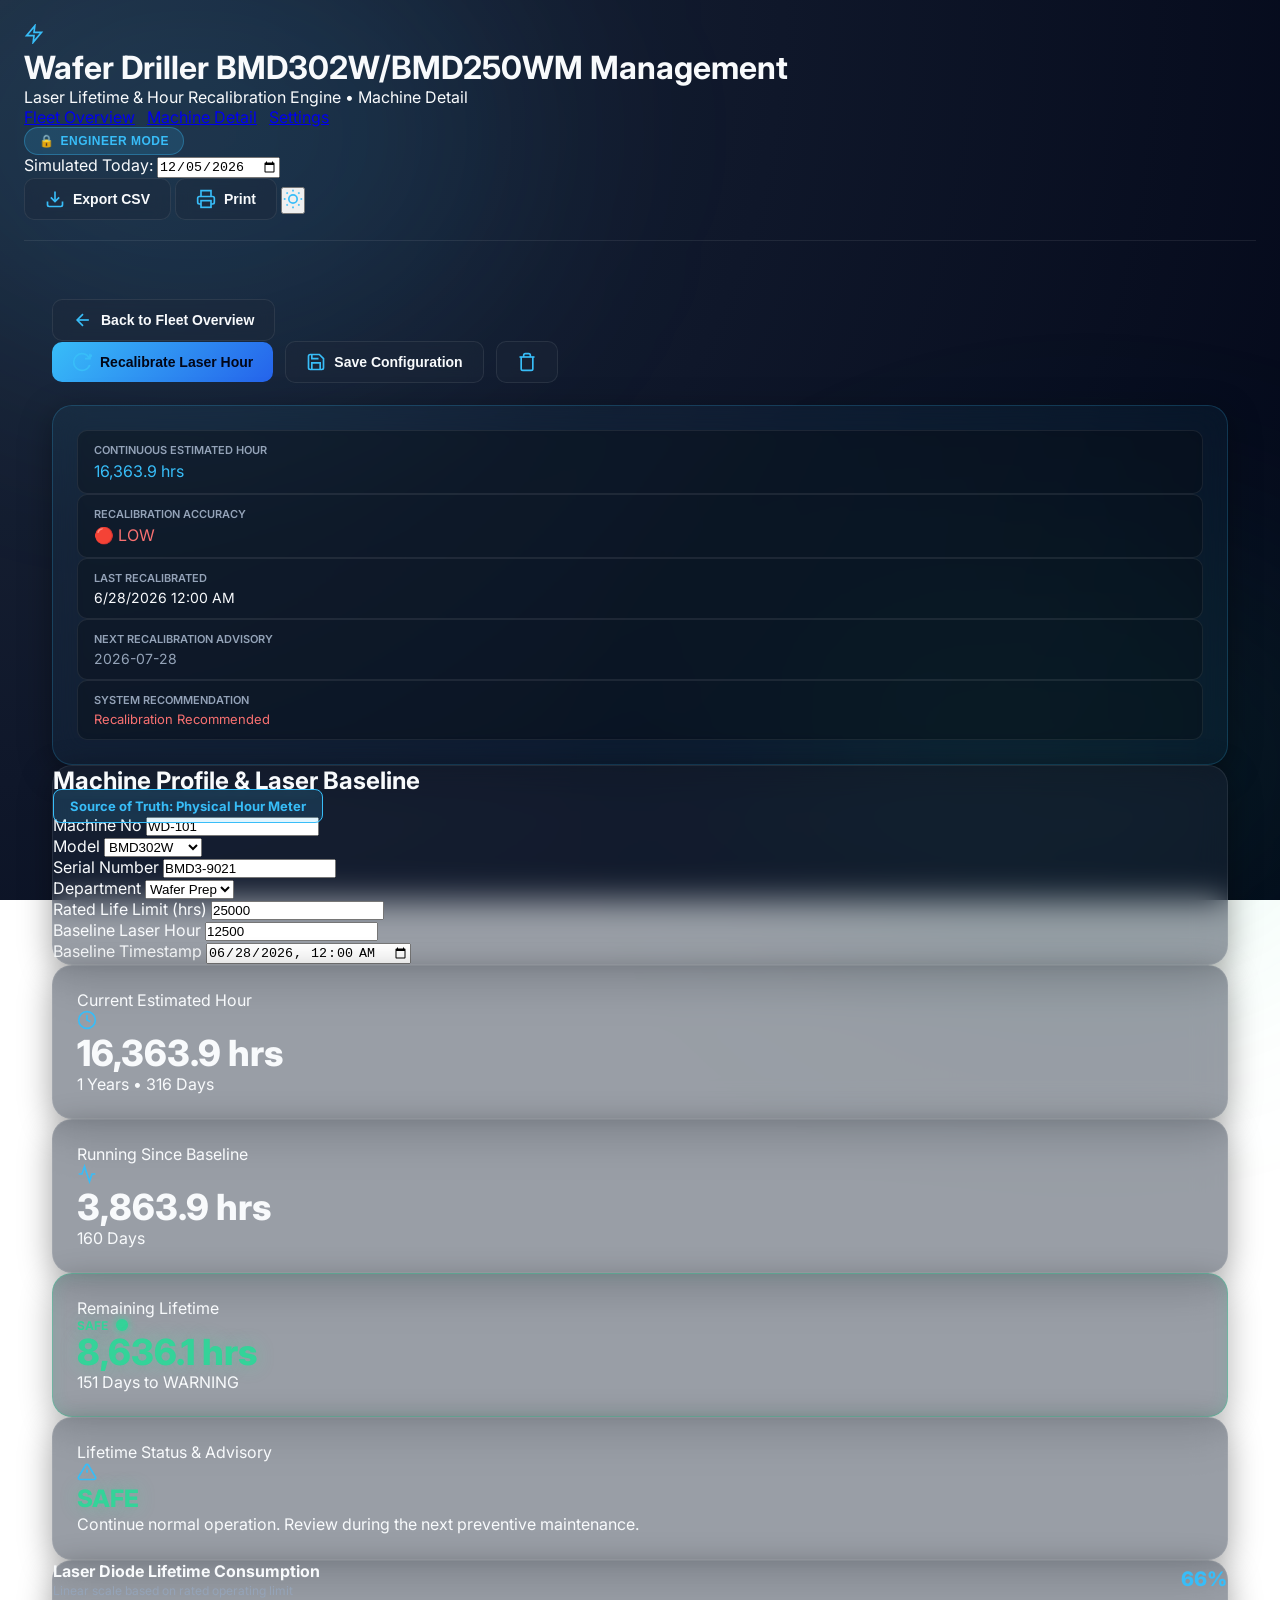
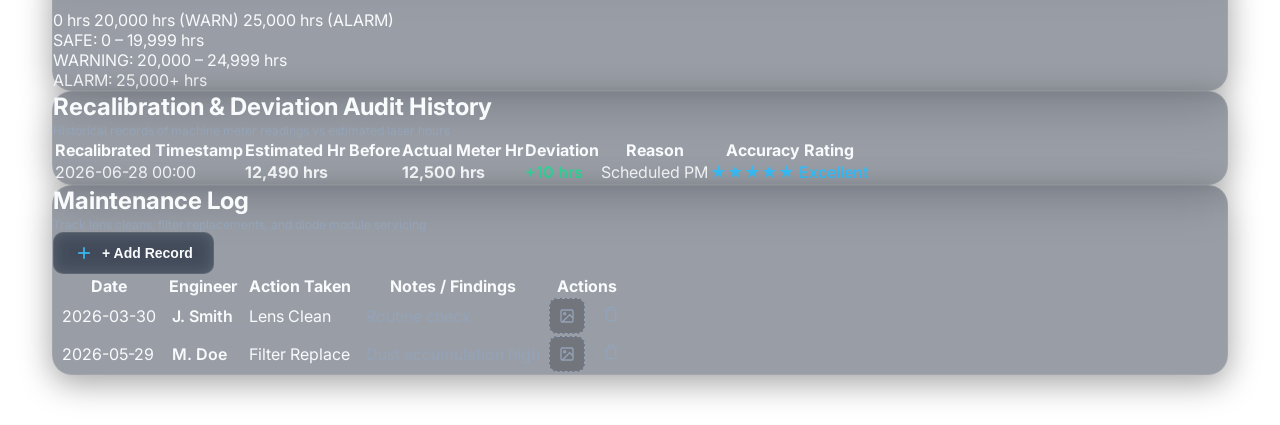
==== machine.html @ 751952d4 "feat: initialize laser management system dashboard Add initial frontend structure, Express server, a" ====
<!DOCTYPE html>
<html lang="en">
<head>
    <meta charset="UTF-8">
    <meta name="viewport" content="width=device-width, initial-scale=1.0">
    <title>Wafer Driller BMD302W/BMD250WM Management - Machine Detail</title>
    <link rel="preconnect" href="https://fonts.googleapis.com">
    <link rel="preconnect" href="https://fonts.gstatic.com" crossorigin>
    <link href="https://fonts.googleapis.com/css2?family=Inter:wght@300;400;500;600;700;800&display=swap" rel="stylesheet">

    <!-- Modular CSS Structure -->
    <link rel="stylesheet" href="css/style.css">
    <link rel="stylesheet" href="css/dashboard.css">
    <link rel="stylesheet" href="css/cards.css">
    <link rel="stylesheet" href="css/animations.css">
    <link rel="stylesheet" href="css/responsive.css">
</head>
<body>

    <!-- =====================================================
         HEADER / SCADA TITLE BAR
    ===================================================== -->
    <header class="app-header">
        <div class="header-content">
            <div class="brand">
                <div class="logo-box">
                    <svg class="icon" viewBox="0 0 24 24"><polygon points="13 2 3 14 12 14 11 22 21 10 12 10 13 2"></polygon></svg>
                </div>
                <div>
                    <h1>Wafer Driller BMD302W/BMD250WM Management</h1>
                    <div class="subtitle">Laser Lifetime & Hour Recalibration Engine • Machine Detail</div>
                </div>
            </div>

            <nav class="nav-links">
                <a href="index.html" class="nav-item">Fleet Overview</a>
                <a href="machine.html" class="nav-item active">Machine Detail</a>
                <a href="settings.html" class="nav-item">Settings</a>
            </nav>

            <div class="header-controls">
                <button id="btn-toggle-mode" class="badge-btn badge-engineer" title="Click to switch access mode">
                    <span class="mode-icon">🔒</span>
                    <span id="mode-label">ENGINEER MODE</span>
                </button>
                <div class="date-picker-wrap">
                    <label for="todayDate">Simulated Today:</label>
                    <input type="date" id="todayDate" class="input-control">
                </div>
                <button id="btn-export-csv" class="btn btn-secondary" title="Export CSV Report">
                    <svg class="icon" viewBox="0 0 24 24"><path d="M21 15v4a2 2 0 0 1-2 2H5a2 2 0 0 1-2-2v-4"></path><polyline points="7 10 12 15 17 10"></polyline><line x1="12" y1="15" x2="12" y2="3"></line></svg>
                    Export CSV
                </button>
                <button id="btn-print" class="btn btn-secondary" title="Print Report">
                    <svg class="icon" viewBox="0 0 24 24"><polyline points="6 9 6 2 18 2 18 9"></polyline><path d="M6 18H4a2 2 0 0 1-2-2v-5a2 2 0 0 1 2-2h16a2 2 0 0 1 2 2v5a2 2 0 0 1-2 2h-2"></path><rect x="6" y="14" width="12" height="8"></rect></svg>
                    Print
                </button>
                <button id="btn-theme" class="btn-icon" title="Toggle Light/Dark Theme">
                    <svg class="icon" viewBox="0 0 24 24"><circle cx="12" cy="12" r="5"></circle><line x1="12" y1="1" x2="12" y2="3"></line><line x1="12" y1="21" x2="12" y2="23"></line><line x1="4.22" y1="4.22" x2="5.64" y2="5.64"></line><line x1="18.36" y1="18.36" x2="19.78" y2="19.78"></line><line x1="1" y1="12" x2="3" y2="12"></line><line x1="21" y1="12" x2="23" y2="12"></line><line x1="4.22" y1="19.78" x2="5.64" y2="18.36"></line><line x1="18.36" y1="5.64" x2="19.78" y2="4.22"></line></svg>
                </button>
            </div>
        </div>
    </header>

    <main class="app-container">

        <!-- =====================================================
             VIEW 2: SINGLE MACHINE DASHBOARD
        ===================================================== -->
        <section id="view-single" class="single-view">
            <!-- Top Action Navigation -->
            <div class="nav-bar">
                <button id="btn-back" class="btn btn-secondary">
                    <svg class="icon" viewBox="0 0 24 24"><line x1="19" y1="12" x2="5" y2="12"></line><polyline points="12 19 5 12 12 5"></polyline></svg>
                    Back to Fleet Overview
                </button>
                <div style="display: flex; gap: 12px; align-items: center;">
                    <button id="btn-open-recalibrate" class="btn btn-primary" style="background: linear-gradient(135deg, var(--primary), #2563eb); border: none;">
                        <svg class="icon" viewBox="0 0 24 24"><path d="M21.5 2v6h-6M21.34 15.57a10 10 0 1 1-.57-8.38l5.67-5.67"></path></svg>
                        Recalibrate Laser Hour
                    </button>
                    <button id="btn-save-machine" class="btn btn-secondary" title="Save changes (Ctrl+S)">
                        <svg class="icon" viewBox="0 0 24 24"><path d="M19 21H5a2 2 0 0 1-2-2V5a2 2 0 0 1 2-2h11l5 5v11a2 2 0 0 1-2 2z"></path><polyline points="17 21 17 13 7 13 7 21"></polyline><polyline points="7 3 7 8 15 8"></polyline></svg>
                        Save Configuration
                    </button>
                    <button id="btn-delete-machine" class="btn btn-danger-outline" title="Delete Machine">
                        <svg class="icon" viewBox="0 0 24 24"><polyline points="3 6 5 6 21 6"></polyline><path d="M19 6v14a2 2 0 0 1-2 2H7a2 2 0 0 1-2-2V6m3 0V4a2 2 0 0 1 2-2h4a2 2 0 0 1 2 2v2"></path></svg>
                    </button>
                </div>
            </div>

            <!-- Recalibration Confidence Center -->
            <div class="confidence-center glass-panel">
                <div class="conf-item">
                    <div class="conf-label">Continuous Estimated Hour</div>
                    <div id="conf-estimated-hour" class="conf-value" style="color:var(--primary)">12,500 hrs</div>
                </div>
                <div class="conf-item">
                    <div class="conf-label">Recalibration Accuracy</div>
                    <div id="conf-accuracy" class="conf-value" style="color:var(--green)">🟢 HIGH</div>
                </div>
                <div class="conf-item">
                    <div class="conf-label">Last Recalibrated</div>
                    <div id="conf-last-recal" class="conf-value" style="font-size:14px; color:var(--text-main)">2026-06-28 00:00</div>
                </div>
                <div class="conf-item">
                    <div class="conf-label">Next Recalibration Advisory</div>
                    <div id="conf-next-recal" class="conf-value" style="font-size:14px; color:var(--muted)">2026-07-28</div>
                </div>
                <div class="conf-item">
                    <div class="conf-label">System Recommendation</div>
                    <div id="conf-status" class="conf-value" style="font-size:13px; color:var(--green)">No Action Required</div>
                </div>
            </div>

            <!-- Machine Information & Baseline Panel -->
            <div class="glass-panel panel-section">
                <div class="panel-header">
                    <h2>Machine Profile & Laser Baseline</h2>
                    <span class="badge badge-info">Source of Truth: Physical Hour Meter</span>
                </div>
                <div class="machine-info-grid">
                    <div class="form-group">
                        <label>Machine No</label>
                        <input type="text" id="det-mach-no" class="input-control" value="WD-101">
                    </div>
                    <div class="form-group">
                        <label>Model</label>
                        <select id="det-model" class="input-control">
                            <option value="BMD302W">BMD302W</option>
                            <option value="BMD250WM">BMD250WM</option>
                        </select>
                    </div>
                    <div class="form-group">
                        <label>Serial Number</label>
                        <input type="text" id="det-serial-no" class="input-control" value="BMD3-9021">
                    </div>
                    <div class="form-group">
                        <label>Department</label>
                        <select id="det-dept" class="input-control">
                            <option value="Wafer Prep">Wafer Prep</option>
                            <option value="Packaging">Packaging</option>
                            <option value="R&D">R&D</option>
                        </select>
                    </div>
                    <div class="form-group">
                        <label>Rated Life Limit (hrs)</label>
                        <input type="number" id="det-rated" class="input-control" value="25000">
                    </div>
                    <div class="form-group">
                        <label>Baseline Laser Hour</label>
                        <input type="number" id="prevHour" class="input-control" value="12500">
                    </div>
                    <div class="form-group">
                        <label>Baseline Timestamp</label>
                        <input type="datetime-local" id="prevDate" class="input-control">
                    </div>
                </div>
            </div>

            <!-- Dashboard Metric Cards Grid -->
            <div class="grid">
                <!-- Current Estimated Hour Card -->
                <div class="card glass-panel">
                    <div class="card-header">
                        <span class="title">Current Estimated Hour</span>
                        <div class="icon-wrap bg-blue"><svg class="icon" viewBox="0 0 24 24"><circle cx="12" cy="12" r="10"></circle><polyline points="12 6 12 12 16 14"></polyline></svg></div>
                    </div>
                    <div id="currentHour" class="value">0 hrs</div>
                    <div id="currentAge" class="sub">0 Years • 0 Days</div>
                </div>

                <!-- Continuous Running Time Card -->
                <div class="card glass-panel">
                    <div class="card-header">
                        <span class="title">Running Since Baseline</span>
                        <div class="icon-wrap bg-purple"><svg class="icon" viewBox="0 0 24 24"><polyline points="22 12 18 12 15 21 9 3 6 12 2 12"></polyline></svg></div>
                    </div>
                    <div id="runningHour" class="value">0 hrs</div>
                    <div id="runningDay" class="sub">0 Days</div>
                </div>

                <!-- Remaining Laser Hour Card -->
                <div id="remainingCard" class="card glass-panel">
                    <div class="card-header">
                        <span class="title">Remaining Lifetime</span>
                        <div style="display:flex; align-items:center; gap:8px;">
                            <span id="remainingText" style="font-size:12px; font-weight:700;">SAFE</span>
                            <div id="remainingDot" class="led bg-safe led-solid"></div>
                        </div>
                    </div>
                    <div id="remainingHour" class="value color-safe">0 hrs</div>
                    <div id="remainingDay" class="sub">0 Days to WARNING</div>
                </div>

                <!-- Lifetime Status Card -->
                <div class="card glass-panel">
                    <div class="card-header">
                        <span class="title">Lifetime Status & Advisory</span>
                        <div class="icon-wrap bg-slate"><svg class="icon" viewBox="0 0 24 24"><path d="M10.29 3.86L1.82 18a2 2 0 0 0 1.71 3h16.94a2 2 0 0 0 1.71-3L13.71 3.86a2 2 0 0 0-3.42 0z"></path><line x1="12" y1="9" x2="12" y2="13"></line><line x1="12" y1="17" x2="12.01" y2="17"></line></svg></div>
                    </div>
                    <div id="statusText" class="value color-safe" style="font-size:24px;">SAFE</div>
                    <div id="recommendation" class="sub" style="line-height:1.4;">Continue normal operation. Review during next preventive maintenance.</div>
                </div>
            </div>

            <!-- Health Progress Gauge Section -->
            <div class="glass-panel progress-section">
                <div style="display:flex; justify-content:space-between; align-items:center; margin-bottom:12px;">
                    <div>
                        <h3 style="font-size:16px; font-weight:700; color:var(--text-main);">Laser Diode Lifetime Consumption</h3>
                        <div style="font-size:12px; color:var(--muted); margin-top:2px;">Linear scale based on rated operating limit</div>
                    </div>
                    <div id="healthPercent" style="font-size:20px; font-weight:800; color:var(--primary);">0%</div>
                </div>

                <div class="progress-track">
                    <div id="progressBar" class="progress-fill" style="width: 0%;"></div>
                </div>

                <div class="progress-scale">
                    <span>0 hrs</span>
                    <span id="scaleWarn">20,000 hrs (WARN)</span>
                    <span id="scaleAlarm">25,000 hrs (ALARM)</span>
                </div>

                <div class="legend-bar">
                    <div class="legend-item"><div class="legend-box bg-safe"></div> SAFE: <span id="legend-safe">0 – 19,999 hrs</span></div>
                    <div class="legend-item"><div class="legend-box bg-warning"></div> WARNING: <span id="legend-warning">20,000 – 24,999 hrs</span></div>
                    <div class="legend-item"><div class="legend-box bg-alarm"></div> ALARM: <span id="legend-alarm">25,000+ hrs</span></div>
                </div>
            </div>

            <!-- Recalibration & Verification Audit Log -->
            <div class="glass-panel panel-section">
                <div class="panel-header">
                    <div>
                        <h2>Recalibration & Deviation Audit History</h2>
                        <div style="font-size:12px; color:var(--muted); margin-top:2px;">Historical records of machine meter readings vs estimated laser hours</div>
                    </div>
                </div>
                <div class="table-wrap">
                    <table class="data-table">
                        <thead>
                            <tr>
                                <th>Recalibrated Timestamp</th>
                                <th>Estimated Hr Before</th>
                                <th>Actual Meter Hr</th>
                                <th>Deviation</th>
                                <th>Reason</th>
                                <th>Accuracy Rating</th>
                            </tr>
                        </thead>
                        <tbody id="calibration-tbody">
                            <!-- Populated dynamically -->
                        </tbody>
                    </table>
                </div>
            </div>

            <!-- Maintenance History Table Section -->
            <div class="glass-panel panel-section">
                <div class="panel-header">
                    <div>
                        <h2>Maintenance Log</h2>
                        <div style="font-size:12px; color:var(--muted); margin-top:2px;">Track lens cleans, filter replacements, and diode module servicing</div>
                    </div>
                    <button id="btn-add-record" class="btn btn-secondary btn-sm">
                        <svg class="icon" viewBox="0 0 24 24"><line x1="12" y1="5" x2="12" y2="19"></line><line x1="5" y1="12" x2="19" y2="12"></line></svg>
                        + Add Record
                    </button>
                </div>
                <div class="table-wrap">
                    <table class="data-table">
                        <thead>
                            <tr>
                                <th>Date</th>
                                <th>Engineer</th>
                                <th>Action Taken</th>
                                <th>Notes / Findings</th>
                                <th>Actions</th>
                            </tr>
                        </thead>
                        <tbody id="maintenance-tbody">
                            <!-- Populated dynamically -->
                        </tbody>
                    </table>
                </div>
            </div>
        </section>

    </main>

    <!-- =====================================================
         MODAL: RECALIBRATE HOUR
    ===================================================== -->
    <div id="recalibrate-modal-overlay" class="modal-overlay">
        <div class="modal-content glass-panel">
            <div class="modal-header">
                <h3>Recalibrate Machine Laser Hour</h3>
                <button id="btn-close-recal-modal" class="modal-close">&times;</button>
            </div>
            <div class="modal-body">
                <p style="font-size:13px; color:var(--muted); margin-bottom:16px;">
                    Enter the exact physical machine hour meter reading observed on the machine panel.
                </p>
                <div class="form-group">
                    <label>Current Estimated Laser Hour</label>
                    <div id="recal-current-est" style="font-size:18px; font-weight:700; color:var(--primary); padding:8px 0;">0 hrs</div>
                </div>
                <div class="form-group">
                    <label>Actual Machine Hour Meter Reading</label>
                    <input type="number" id="recal-actual-hour" class="input-control" placeholder="e.g. 12510">
                </div>
                <div class="form-group">
                    <label>Recalibration Reason</label>
                    <select id="recal-reason" class="input-control">
                        <option value="Scheduled PM">Scheduled PM</option>
                        <option value="Manual Verification">Manual Verification</option>
                        <option value="Laser Tube Replacement">Laser Tube Replacement</option>
                        <option value="Breakdown Service">Breakdown Service</option>
                    </select>
                </div>
            </div>
            <div class="modal-footer">
                <button id="btn-cancel-recal-modal" class="btn btn-secondary">Cancel</button>
                <button id="btn-submit-recalibrate" class="btn btn-primary">Calculate Deviation & Apply</button>
            </div>
        </div>
    </div>

    <!-- =====================================================
         MODAL: DEVIATION ANALYSIS
    ===================================================== -->
    <div id="deviation-modal-overlay" class="modal-overlay">
        <div class="modal-content glass-panel">
            <div class="modal-header">
                <h3>Deviation Analysis & Accuracy Assessment</h3>
                <button id="btn-close-dev-modal" class="modal-close">&times;</button>
            </div>
            <div class="modal-body">
                <div class="deviation-grid">
                    <div class="dev-card">
                        <div class="dev-label">Estimated Hour</div>
                        <div id="dev-est-hour" class="dev-val">0 hrs</div>
                    </div>
                    <div class="dev-card">
                        <div class="dev-label">Actual Meter Reading</div>
                        <div id="dev-actual-hour" class="dev-val">0 hrs</div>
                    </div>
                    <div class="dev-card">
                        <div class="dev-label">Deviation Difference</div>
                        <div id="dev-diff" class="dev-val" style="color:var(--green)">0 hrs</div>
                    </div>
                    <div class="dev-card">
                        <div class="dev-label">Accuracy Rating</div>
                        <div id="dev-rating" class="dev-val" style="color:var(--primary); font-size:16px;">★★★★★ Excellent</div>
                    </div>
                </div>
                <div id="dev-warning-box" class="warning-box hidden">
                    <!-- Dynamic warning message -->
                </div>
            </div>
            <div class="modal-footer">
                <button id="btn-back-dev-modal" class="btn btn-secondary">Re-enter Value</button>
                <button id="btn-confirm-deviation" class="btn btn-primary">Confirm & Update Baseline</button>
            </div>
        </div>
    </div>

    <!-- =====================================================
         MODAL: ENGINEER MODE AUTHENTICATION
    ===================================================== -->
    <div id="mode-modal-overlay" class="modal-overlay">
        <div class="modal-content glass-panel" style="max-width:420px;">
            <div class="modal-header">
                <h3 id="mode-modal-title">Engineer Access Authentication</h3>
                <button id="btn-close-mode-modal" class="modal-close">&times;</button>
            </div>
            <div class="modal-body">
                <p style="font-size:14px; color:var(--muted);" id="mode-modal-desc">
                    Please enter the Engineer Password to unlock full configuration, recalibration, and editing access.
                </p>
                <div class="form-group" style="margin-top:14px;">
                    <label>Engineer Password</label>
                    <input type="password" id="input-mode-password" class="input-control" placeholder="Enter password (default: 1234)">
                    <div id="mode-password-error" style="color:var(--red); font-size:13px; margin-top:6px; display:none;">
                        Incorrect password. Please try again.
                    </div>
                </div>
            </div>
            <div class="modal-footer">
                <button id="btn-cancel-mode-modal" class="btn btn-secondary">Cancel</button>
                <button id="btn-submit-mode-auth" class="btn btn-primary">Unlock Engineer Mode</button>
            </div>
        </div>
    </div>

    <!-- ES6 Application Script -->
    <script type="module" src="js/app.js"></script>
</body>
</html>
---- css/style.css ----
/* =====================================================
   STYLE.CSS - CSS Variables, Reset, Typography & Base
   ===================================================== */
:root {
    /* Dark Theme (Default) - Soft Industrial Glass */
    --bg-body: radial-gradient(circle at 0% 0%, #1e293b 0%, #0f172a 50%, #020617 100%);
    
    --glass-bg: rgba(30, 41, 59, 0.45);
    --glass-bg-hover: rgba(30, 41, 59, 0.65);
    --glass-border: rgba(255, 255, 255, 0.08);
    --glass-border-highlight: rgba(255, 255, 255, 0.2);
    --glass-shadow: 0 8px 32px 0 rgba(0, 0, 0, 0.37);
    
    --input-bg: rgba(0, 0, 0, 0.25);
    
    --text: #f8fafc;
    --muted: #94a3b8;
    
    --primary: #38bdf8; /* Soft Cyan */
    --primary-hover: #0ea5e9;
    
    --green: #34d399; /* Soft Emerald */
    --yellow: #fbbf24; /* Soft Amber */
    --red: #f87171; /* Soft Red */
    
    --transition: all .3s cubic-bezier(0.4, 0, 0.2, 1);
}

[data-theme="light"] {
    /* Light Theme - Soft Industrial Glass */
    --bg-body: radial-gradient(circle at 0% 0%, #f8fafc 0%, #e2e8f0 50%, #cbd5e1 100%);
    
    --glass-bg: rgba(255, 255, 255, 0.55);
    --glass-bg-hover: rgba(255, 255, 255, 0.75);
    --glass-border: rgba(255, 255, 255, 0.6);
    --glass-border-highlight: rgba(255, 255, 255, 1);
    --glass-shadow: 0 8px 32px 0 rgba(31, 38, 135, 0.1);
    
    --input-bg: rgba(255, 255, 255, 0.6);
    
    --text: #0f172a;
    --muted: #64748b;
    
    --primary: #0284c7;
    --primary-hover: #0369a1;
    
    --green: #059669;
    --yellow: #d97706;
    --red: #dc2626;
}

* {
    margin: 0;
    padding: 0;
    box-sizing: border-box;
}

body {
    font-family: 'Inter', sans-serif;
    background: var(--bg-body);
    background-attachment: fixed;
    color: var(--text);
    padding: 24px;
    min-height: 100vh;
    transition: var(--transition);
    position: relative;
    overflow-x: hidden;
}

body::before {
    content: '';
    position: fixed;
    top: -10%; left: -10%; width: 50vw; height: 50vh;
    background: rgba(56, 189, 248, 0.12);
    filter: blur(120px);
    z-index: -1;
    border-radius: 50%;
    pointer-events: none;
}
body::after {
    content: '';
    position: fixed;
    bottom: -10%; right: -10%; width: 50vw; height: 50vh;
    background: rgba(52, 211, 153, 0.08);
    filter: blur(120px);
    z-index: -1;
    border-radius: 50%;
    pointer-events: none;
}

.glass-panel {
    background: var(--glass-bg);
    backdrop-filter: blur(16px);
    -webkit-backdrop-filter: blur(16px);
    border: 1px solid var(--glass-border);
    box-shadow: var(--glass-shadow);
    border-radius: 20px;
}

.app-container {
    max-width: 1600px;
    margin: auto;
    padding: 28px;
    position: relative;
    z-index: 1;
}

.hidden { display: none !important; }

/* HEADER & NAVIGATION */
header {
    display: flex;
    justify-content: space-between;
    align-items: center;
    margin-bottom: 30px;
    padding-bottom: 20px;
    border-bottom: 1px solid var(--glass-border);
}

.brand-group {
    display: flex;
    align-items: center;
    gap: 20px;
}

.brandTitle {
    font-size: 32px;
    font-weight: 800;
    letter-spacing: .5px;
    background: linear-gradient(90deg, var(--text), var(--primary));
    -webkit-background-clip: text;
    -webkit-text-fill-color: transparent;
    text-decoration: none;
}

.brandSubtitle {
    color: var(--muted);
    margin-top: 4px;
    font-size: 14px;
    font-weight: 500;
}

.headerRight {
    display: flex;
    align-items: center;
    gap: 16px;
}

.nav-links {
    display: flex;
    gap: 12px;
    margin-right: 12px;
}

.nav-link {
    color: var(--muted);
    text-decoration: none;
    font-weight: 600;
    font-size: 14px;
    padding: 8px 14px;
    border-radius: 8px;
    transition: var(--transition);
}

.nav-link:hover, .nav-link.active {
    color: var(--text);
    background: var(--input-bg);
}

.badge {
    background: rgba(56, 189, 248, 0.15);
    color: var(--primary);
    border: 1px solid var(--primary);
    padding: 8px 16px;
    border-radius: 8px;
    font-weight: 700;
    font-size: 13px;
    backdrop-filter: blur(4px);
}

.btn {
    padding: 10px 20px;
    border: 1px solid var(--glass-border);
    border-radius: 10px;
    background: var(--glass-bg);
    color: var(--text);
    font-size: 14px;
    font-weight: 600;
    cursor: pointer;
    transition: var(--transition);
    display: inline-flex;
    align-items: center;
    gap: 8px;
    backdrop-filter: blur(8px);
    text-decoration: none;
}

.btn:hover {
    border-color: var(--glass-border-highlight);
    background: var(--glass-bg-hover);
    transform: translateY(-2px);
}

.btn-primary {
    background: var(--primary);
    color: #020617;
    border-color: var(--primary);
}
.btn-primary:hover {
    background: var(--primary-hover);
    border-color: var(--primary-hover);
    color: #ffffff;
}

.btn-recalibrate {
    background: rgba(56, 189, 248, 0.15);
    color: var(--primary);
    border: 1px solid var(--primary);
}
.btn-recalibrate:hover {
    background: var(--primary);
    color: #020617;
}

.btn-danger {
    background: rgba(248, 113, 113, 0.15);
    color: var(--red);
    border-color: rgba(248, 113, 113, 0.3);
}
.btn-danger:hover {
    background: var(--red);
    color: #ffffff;
}

.toolbar {
    display: flex;
    gap: 16px;
    margin-bottom: 24px;
    align-items: flex-end;
    flex-wrap: wrap;
}

.input-group {
    display: flex;
    flex-direction: column;
    gap: 6px;
}
.input-group label {
    font-size: 12px;
    font-weight: 700;
    text-transform: uppercase;
    letter-spacing: 0.5px;
    color: var(--muted);
}
.input-group input, .input-group select {
    padding: 10px 14px;
    background: var(--input-bg);
    border: 1px solid var(--glass-border);
    border-radius: 8px;
    color: var(--text);
    font-size: 14px;
    outline: none;
    transition: var(--transition);
}
.input-group input:focus, .input-group select:focus {
    border-color: var(--primary);
    box-shadow: 0 0 0 3px rgba(56, 189, 248, 0.15);
}

.icon { width: 20px; height: 20px; stroke: var(--primary); stroke-width: 2; fill: none; }
---- css/dashboard.css ----
/* =====================================================
   DASHBOARD.CSS - Single Machine Detail & Panels Layout
   ===================================================== */
.detail-header {
    display: flex;
    justify-content: space-between;
    align-items: center;
    margin-bottom: 24px;
}

.back-btn {
    background: none;
    border: none;
    color: var(--primary);
    font-size: 15px;
    font-weight: 600;
    cursor: pointer;
    display: flex;
    align-items: center;
    gap: 8px;
    text-decoration: none;
}
.back-btn:hover { text-decoration: underline; }

.mainGrid {
    display: grid;
    grid-template-columns: 360px 1fr;
    gap: 24px;
}

.panel { padding: 26px; }
.panel h2 {
    font-size: 18px;
    font-weight: 700;
    margin-bottom: 18px;
    display: flex;
    align-items: center;
    gap: 10px;
    color: var(--text);
}

.divider { margin: 24px 0; border-top: 1px solid var(--glass-border); }

.life {
    margin-bottom: 12px;
    padding: 14px;
    border-radius: 12px;
    border-left: 5px solid;
    background: var(--input-bg);
    border-top: 1px solid var(--glass-border);
    border-right: 1px solid var(--glass-border);
    border-bottom: 1px solid var(--glass-border);
}
.life div { font-size: 14px; font-weight: 700; }
.life span { display: block; margin-top: 4px; color: var(--muted); font-size: 12px; }
.safe { border-left-color: var(--green); }
.warning { border-left-color: var(--yellow); }
.alarm { border-left-color: var(--red); }

/* METRIC CARDS */
.dashboard {
    display: grid;
    grid-template-columns: repeat(2, 1fr);
    gap: 22px;
}
.card { padding: 24px; transition: var(--transition); }
.card:hover { transform: translateY(-2px); border-color: var(--glass-border-highlight); background: var(--glass-bg-hover); }
.cardTitle { color: var(--muted); font-size: 13px; font-weight: 600; margin-bottom: 14px; text-transform: uppercase; letter-spacing: 1px; }
.value { font-size: 36px; font-weight: 800; line-height: 1.1; transition: var(--transition); }
.subValue { margin-top: 8px; color: var(--muted); font-size: 14px; }

.statusCard { display: flex; flex-direction: column; justify-content: center; }
.statusText { font-size: 38px; font-weight: 800; margin-bottom: 12px; letter-spacing: 2px; }
.recommendation { color: var(--muted); line-height: 1.6; font-size: 14px; }

/* HEALTH PANEL */
.healthPanel { margin-top: 22px; padding: 24px; }
.healthHeader { display: flex; justify-content: space-between; align-items: center; margin-bottom: 18px; font-size: 17px; font-weight: 700; }
#healthPercent { color: var(--primary); font-weight: 800; font-size: 22px; }
.healthScale { display: flex; justify-content: space-between; color: var(--muted); font-size: 12px; margin-bottom: 10px; }
.healthBar { width: 100%; height: 20px; background: var(--input-bg); border-radius: 999px; overflow: hidden; border: 1px solid var(--glass-border); position: relative; }
#progressBar { width: 0%; height: 100%; border-radius: 999px; transition: width .6s ease; background: linear-gradient(90deg, var(--green) 0%, #a7f3d0 40%, var(--yellow) 75%, var(--red) 100%); }

/* CALIBRATION CONFIDENCE CENTER */
.confidence-center {
    margin-top: 22px;
    padding: 24px;
    background: rgba(56, 189, 248, 0.05);
    border: 1px solid rgba(56, 189, 248, 0.2);
}
.confidence-title {
    font-size: 16px;
    font-weight: 700;
    margin-bottom: 16px;
    display: flex;
    align-items: center;
    justify-content: space-between;
}
.conf-grid {
    display: grid;
    grid-template-columns: repeat(auto-fit, minmax(180px, 1fr));
    gap: 16px;
}
.conf-item {
    background: var(--input-bg);
    padding: 12px 16px;
    border-radius: 10px;
    border: 1px solid var(--glass-border);
}
.conf-label { font-size: 11px; text-transform: uppercase; color: var(--muted); font-weight: 600; margin-bottom: 4px; }
.conf-val { font-size: 15px; font-weight: 700; }

/* TABLES & MAINTENANCE */
.maintenance-section { margin-top: 22px; padding: 24px; }
.maintenance-header { display: flex; justify-content: space-between; align-items: center; margin-bottom: 18px; }
.maintenance-table { width: 100%; border-collapse: collapse; font-size: 13px; }
.maintenance-table th, .maintenance-table td { padding: 10px 14px; text-align: left; border-bottom: 1px solid var(--glass-border); }
.maintenance-table th { color: var(--muted); font-weight: 600; text-transform: uppercase; font-size: 11px; letter-spacing: 0.5px; }

.photo-placeholder {
    width: 36px; height: 36px; background: var(--input-bg); border: 1px dashed var(--muted);
    border-radius: 8px; display: flex; align-items: center; justify-content: center; cursor: pointer; transition: var(--transition);
}
.photo-placeholder:hover { border-color: var(--primary); background: rgba(56, 189, 248, 0.1); }

.editable-cell { transition: var(--transition); border-radius: 6px; padding: 6px !important; margin: -6px; border: 1px solid transparent; }
.editable-cell:hover { background: rgba(255,255,255,0.05); border-color: rgba(255,255,255,0.1); }
.editable-cell:focus { outline: none; background: var(--input-bg); border-color: var(--primary); box-shadow: 0 0 0 3px rgba(56,189,248,.15); }
.font-semibold { font-weight: 600; }
.text-muted { color: var(--muted); }

.btn-icon-danger { background: transparent; border: none; color: var(--muted); cursor: pointer; padding: 6px; border-radius: 6px; transition: var(--transition); }
.btn-icon-danger:hover { background: rgba(248, 113, 113, 0.15); color: var(--red); }

/* DASHBOARD STATISTICS GRID */
.dashboard-stats-grid {
    display: grid;
    grid-template-columns: repeat(auto-fit, minmax(160px, 1fr));
    gap: 16px;
    padding: 20px;
}

.stat-box {
    background: var(--input-bg);
    padding: 14px 18px;
    border-radius: 12px;
    border: 1px solid var(--glass-border);
    display: flex;
    flex-direction: column;
    justify-content: center;
    transition: var(--transition);
}

.stat-box:hover {
    border-color: var(--glass-border-highlight);
    background: var(--glass-bg-hover);
    transform: translateY(-2px);
}

.stat-title {
    font-size: 11px;
    font-weight: 700;
    text-transform: uppercase;
    color: var(--muted);
    letter-spacing: 0.8px;
}

.stat-value {
    font-size: 26px;
    font-weight: 800;
    margin-top: 6px;
    margin-bottom: 2px;
    line-height: 1.1;
}

.stat-sub {
    font-size: 11px;
    color: var(--muted);
}

/* MODE BADGES */
.badge-btn {
    display: inline-flex;
    align-items: center;
    gap: 6px;
    padding: 6px 14px;
    border-radius: 20px;
    font-size: 12px;
    font-weight: 700;
    cursor: pointer;
    border: 1px solid transparent;
    transition: all 0.2s ease;
    text-transform: uppercase;
    letter-spacing: 0.5px;
}

.badge-engineer {
    background: rgba(56, 189, 248, 0.15);
    color: var(--primary);
    border-color: rgba(56, 189, 248, 0.35);
}

.badge-engineer:hover {
    background: rgba(56, 189, 248, 0.25);
    box-shadow: 0 0 12px rgba(56, 189, 248, 0.3);
}

.badge-customer {
    background: rgba(251, 191, 36, 0.15);
    color: var(--yellow);
    border-color: rgba(251, 191, 36, 0.35);
}

.badge-customer:hover {
    background: rgba(251, 191, 36, 0.25);
    box-shadow: 0 0 12px rgba(251, 191, 36, 0.3);
}

.mode-restricted {
    opacity: 0.5 !important;
    cursor: not-allowed !important;
    position: relative;
}
---- css/cards.css ----
/* =====================================================
   CARDS.CSS - Machine Cards & Fleet Grid Components
   ===================================================== */
.fleet-grid {
    display: grid;
    grid-template-columns: repeat(auto-fill, minmax(360px, 1fr));
    gap: 22px;
}

.machine-card {
    padding: 24px;
    cursor: pointer;
    transition: var(--transition);
    position: relative;
    display: flex;
    flex-direction: column;
    justify-content: space-between;
}
.machine-card:hover {
    transform: translateY(-4px);
    border-color: var(--glass-border-highlight);
    background: var(--glass-bg-hover);
}

.mc-header {
    display: flex;
    justify-content: space-between;
    align-items: flex-start;
    margin-bottom: 16px;
}
.mc-title { font-size: 18px; font-weight: 700; color: var(--text); }
.mc-subtitle { font-size: 13px; color: var(--muted); margin-top: 4px; display: flex; align-items: center; gap: 6px; flex-wrap: wrap; }

.mc-num-badge {
    background: rgba(56, 189, 248, 0.15);
    color: var(--primary);
    padding: 2px 8px;
    border-radius: 6px;
    font-weight: 700;
    font-size: 12px;
    border: 1px solid rgba(56, 189, 248, 0.3);
}

.mc-status-badge {
    display: flex;
    align-items: center;
    gap: 6px;
    padding: 4px 10px;
    border-radius: 20px;
    font-size: 12px;
    font-weight: 700;
    border: 1px solid;
    backdrop-filter: blur(4px);
    white-space: nowrap;
}
.mc-led { width: 8px; height: 8px; border-radius: 50%; }

.mc-stats {
    display: grid;
    grid-template-columns: 1fr 1fr 1fr;
    gap: 10px;
    padding: 14px 0;
    border-top: 1px solid var(--glass-border);
    border-bottom: 1px solid var(--glass-border);
    margin-bottom: 14px;
}
.mc-stat-item { display: flex; flex-direction: column; }
.mc-stat-label { font-size: 10px; text-transform: uppercase; color: var(--muted); font-weight: 700; letter-spacing: 0.5px; }
.mc-stat-val { font-size: 17px; font-weight: 800; margin-top: 4px; }

.mc-extra-info {
    display: flex;
    justify-content: space-between;
    font-size: 12px;
    color: var(--muted);
    margin-bottom: 14px;
    background: var(--input-bg);
    padding: 8px 12px;
    border-radius: 8px;
    border: 1px solid var(--glass-border);
}

.mc-footer {
    display: flex;
    justify-content: space-between;
    align-items: center;
    font-size: 12px;
    color: var(--muted);
}

.mc-card-actions {
    display: flex;
    align-items: center;
    gap: 6px;
}

.btn-card-action {
    background: var(--input-bg);
    border: 1px solid var(--glass-border);
    color: var(--text);
    padding: 6px 8px;
    border-radius: 6px;
    cursor: pointer;
    transition: var(--transition);
    display: inline-flex;
    align-items: center;
    justify-content: center;
}

.btn-card-action:hover {
    background: var(--glass-bg-hover);
    border-color: var(--primary);
    transform: scale(1.05);
}

.mini-health-track {
    width: 70px;
    height: 8px;
    background: var(--input-bg);
    border-radius: 999px;
    overflow: hidden;
    border: 1px solid var(--glass-border);
}
.mini-health-fill {
    height: 100%;
    border-radius: 999px;
    transition: width .3s ease;
}
---- css/animations.css ----
/* =====================================================
   ANIMATIONS.CSS - Status Glows, LED Blinks & Modals
   ===================================================== */
.color-safe { color: var(--green) !important; text-shadow: 0 0 18px rgba(52,211,153,.35); }
.color-warning { color: var(--yellow) !important; text-shadow: 0 0 18px rgba(251,191,36,.35); }
.color-alarm { color: var(--red) !important; text-shadow: 0 0 18px rgba(248,113,113,.45); }

.bg-safe { background-color: var(--green) !important; box-shadow: 0 0 8px var(--green); }
.bg-warning { background-color: var(--yellow) !important; box-shadow: 0 0 8px var(--yellow); }
.bg-alarm { background-color: var(--red) !important; box-shadow: 0 0 8px var(--red); }

.glow-safe { box-shadow: 0 8px 32px rgba(0,0,0,.3), inset 0 0 15px rgba(52,211,153,.15) !important; border-color: rgba(52,211,153,.4) !important; }
.glow-warning { box-shadow: 0 8px 32px rgba(0,0,0,.3), inset 0 0 15px rgba(251,191,36,.15) !important; border-color: rgba(251,191,36,.4) !important; }
.glow-alarm { box-shadow: 0 8px 32px rgba(0,0,0,.3), inset 0 0 15px rgba(248,113,113,.15) !important; border-color: rgba(248,113,113,.4) !important; }

.led { width: 12px; height: 12px; border-radius: 50%; display: inline-block; transition: background-color 0.3s ease; }
.blink-slow { animation: blink-slow 1.2s infinite ease-in-out !important; }
.blink-fast { animation: blink-fast 0.5s infinite ease-in-out !important; }
.led-solid { animation: none !important; }

@keyframes blink-slow { 0%, 100% { opacity: 1; box-shadow: 0 0 10px currentColor; } 50% { opacity: 0.2; box-shadow: none; } }
@keyframes blink-fast { 0%, 100% { opacity: 1; box-shadow: 0 0 10px currentColor; } 50% { opacity: 0.2; box-shadow: none; } }

/* MODAL OVERLAYS */
.modal-overlay {
    position: fixed; top: 0; left: 0; width: 100vw; height: 100vh;
    background: rgba(0, 0, 0, 0.6); backdrop-filter: blur(8px); -webkit-backdrop-filter: blur(8px);
    z-index: 1000; display: flex; justify-content: center; align-items: center;
    opacity: 0; pointer-events: none; transition: opacity 0.3s ease;
}
.modal-overlay.active { opacity: 1; pointer-events: all; }

.modal-content {
    width: 90%; max-width: 520px; padding: 30px;
    transform: translateY(20px) scale(0.95); transition: all 0.3s cubic-bezier(0.4, 0, 0.2, 1); opacity: 0;
}
.modal-overlay.active .modal-content { transform: translateY(0) scale(1); opacity: 1; }

.modal-header { display: flex; justify-content: space-between; align-items: center; margin-bottom: 20px; }
.modal-header h3 { font-size: 20px; font-weight: 700; }
.btn-close { background: none; border: none; color: var(--muted); font-size: 28px; cursor: pointer; line-height: 1; transition: color 0.2s; }
.btn-close:hover { color: var(--text); }
.modal-body { display: flex; flex-direction: column; gap: 16px; }
.modal-footer { margin-top: 24px; display: flex; justify-content: flex-end; gap: 12px; }

.info-card {
    background: var(--input-bg); padding: 14px 18px; border-radius: 10px; border: 1px solid var(--glass-border);
    display: flex; justify-content: space-between; align-items: center;
}

/* TOAST NOTIFICATIONS SYSTEM */
#toast-container {
    position: fixed;
    bottom: 24px;
    right: 24px;
    z-index: 9999;
    display: flex;
    flex-direction: column;
    gap: 10px;
    pointer-events: none;
}

.toast {
    pointer-events: auto;
    min-width: 280px;
    max-width: 420px;
    padding: 12px 18px;
    border-radius: 10px;
    background: var(--panel-bg);
    border: 1px solid var(--glass-border);
    backdrop-filter: blur(12px);
    -webkit-backdrop-filter: blur(12px);
    box-shadow: 0 10px 30px rgba(0,0,0,0.35);
    color: var(--text);
    font-size: 14px;
    font-weight: 600;
    display: flex;
    align-items: center;
    gap: 12px;
    animation: toast-in 0.3s cubic-bezier(0.16, 1, 0.3, 1) forwards;
    border-left: 4px solid var(--primary);
}

.toast.toast-success { border-left-color: var(--green); }
.toast.toast-warning { border-left-color: var(--yellow); }
.toast.toast-error { border-left-color: var(--red); }
.toast.toast-info { border-left-color: var(--primary); }

.toast.toast-out {
    animation: toast-out 0.25s ease forwards;
}

@keyframes toast-in {
    from { opacity: 0; transform: translateY(20px) scale(0.95); }
    to { opacity: 1; transform: translateY(0) scale(1); }
}

@keyframes toast-out {
    from { opacity: 1; transform: translateY(0); }
    to { opacity: 0; transform: translateY(10px); }
}
---- css/responsive.css ----
/* =====================================================
   RESPONSIVE.CSS - Media Queries & Print Layout
   ===================================================== */
@media (max-width: 1024px) {
    .mainGrid {
        grid-template-columns: 1fr;
    }
}

@media (max-width: 640px) {
    body {
        padding: 12px;
    }
    .app-container {
        padding: 16px;
    }
    header {
        flex-direction: column;
        align-items: flex-start;
        gap: 16px;
    }
    .headerRight {
        width: 100%;
        justify-content: space-between;
        flex-wrap: wrap;
    }
    .dashboard {
        grid-template-columns: 1fr;
    }
    .fleet-grid {
        grid-template-columns: 1fr;
    }
    .toolbar {
        flex-direction: column;
        align-items: stretch;
    }
    .toolbar .btn {
        margin-left: 0 !important;
        width: 100%;
        justify-content: center;
    }
}

/* PRINT STYLES */
@media print {
    body { background: white !important; color: black !important; padding: 0; }
    body::before, body::after { display: none !important; }
    .glass-panel { background: white !important; backdrop-filter: none !important; box-shadow: none !important; border: 1px solid #ccc !important; }
    .app-container { padding: 0; }
    .btn, .toolbar, .back-btn, .nav-links { display: none !important; }
    .mainGrid { grid-template-columns: 300px 1fr; }
    .value, .statusText { color: black !important; text-shadow: none !important; }
}
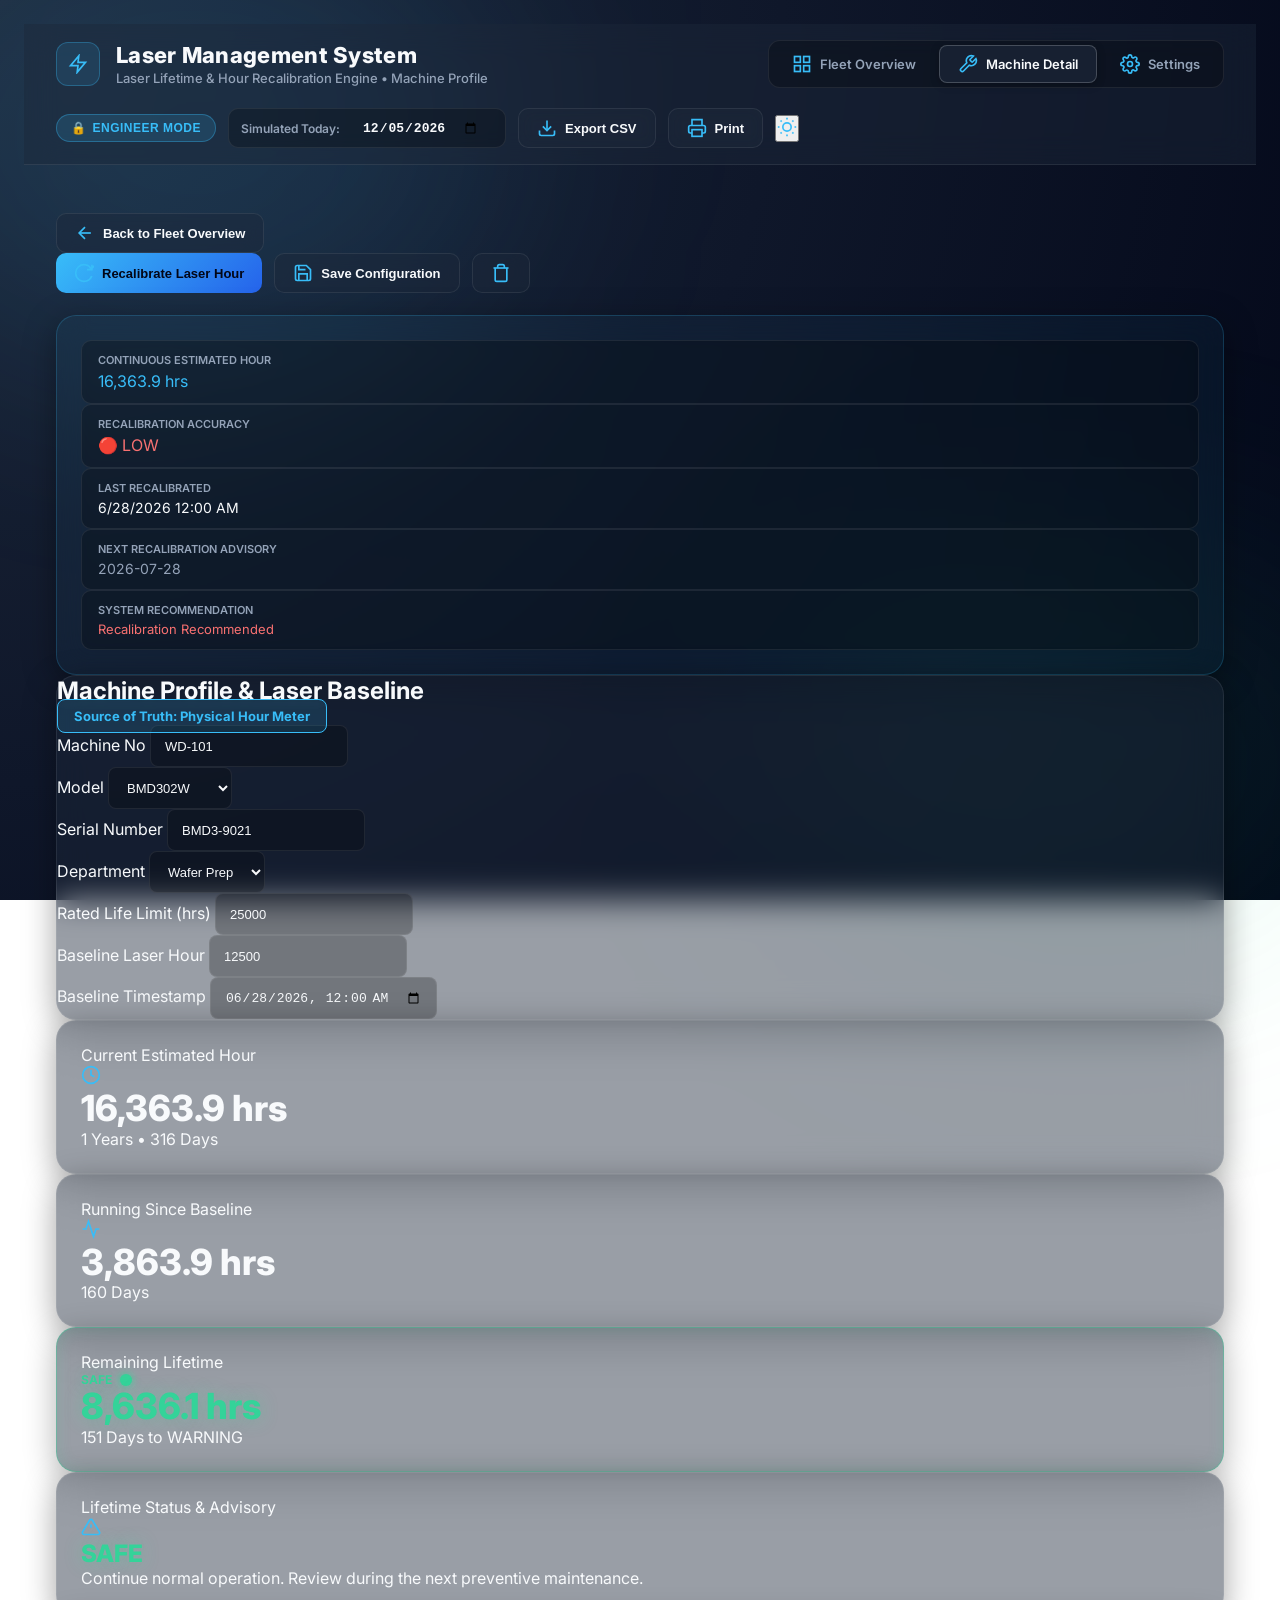
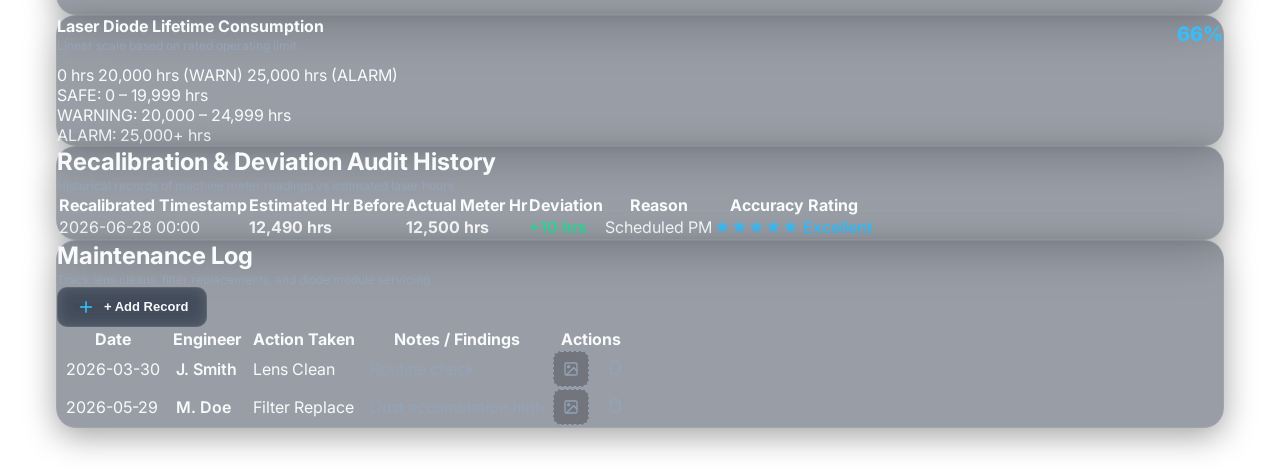
==== commit cfcb14bc: "ui: redesign layout and update branding Refactor UI components to improve visual consistency and res" ====
--- a/machine.html
+++ b/machine.html
@@ -3,7 +3,7 @@
 <head>
     <meta charset="UTF-8">
     <meta name="viewport" content="width=device-width, initial-scale=1.0">
-    <title>Wafer Driller BMD302W/BMD250WM Management - Machine Detail</title>
+    <title>Laser Management System - Machine Detail</title>
     <link rel="preconnect" href="https://fonts.googleapis.com">
     <link rel="preconnect" href="https://fonts.gstatic.com" crossorigin>
     <link href="https://fonts.googleapis.com/css2?family=Inter:wght@300;400;500;600;700;800&display=swap" rel="stylesheet">
@@ -18,7 +18,7 @@
 <body>
 
     <!-- =====================================================
-         HEADER / SCADA TITLE BAR
+         HEADER / NAVIGATION TITLE BAR
     ===================================================== -->
     <header class="app-header">
         <div class="header-content">
@@ -27,15 +27,24 @@
                     <svg class="icon" viewBox="0 0 24 24"><polygon points="13 2 3 14 12 14 11 22 21 10 12 10 13 2"></polygon></svg>
                 </div>
                 <div>
-                    <h1>Wafer Driller BMD302W/BMD250WM Management</h1>
-                    <div class="subtitle">Laser Lifetime & Hour Recalibration Engine • Machine Detail</div>
+                    <h1>Laser Management System</h1>
+                    <div class="subtitle">Laser Lifetime & Hour Recalibration Engine • Machine Profile</div>
                 </div>
             </div>
 
             <nav class="nav-links">
-                <a href="index.html" class="nav-item">Fleet Overview</a>
-                <a href="machine.html" class="nav-item active">Machine Detail</a>
-                <a href="settings.html" class="nav-item">Settings</a>
+                <a href="index.html" class="nav-item">
+                    <svg class="icon nav-icon" viewBox="0 0 24 24"><rect x="3" y="3" width="7" height="7"></rect><rect x="14" y="3" width="7" height="7"></rect><rect x="14" y="14" width="7" height="7"></rect><rect x="3" y="14" width="7" height="7"></rect></svg>
+                    Fleet Overview
+                </a>
+                <a href="machine.html" class="nav-item active">
+                    <svg class="icon nav-icon" viewBox="0 0 24 24"><path d="M14.7 6.3a1 1 0 0 0 0 1.4l1.6 1.6a1 1 0 0 0 1.4 0l3.77-3.77a6 6 0 0 1-7.94 7.94l-6.91 6.91a2.12 2.12 0 0 1-3-3l6.91-6.91a6 6 0 0 1 7.94-7.94l-3.76 3.76z"></path></svg>
+                    Machine Detail
+                </a>
+                <a href="settings.html" class="nav-item">
+                    <svg class="icon nav-icon" viewBox="0 0 24 24"><circle cx="12" cy="12" r="3"></circle><path d="M19.4 15a1.65 1.65 0 0 0 .33 1.82l.06.06a2 2 0 0 1 0 2.83 2 2 0 0 1-2.83 0l-.06-.06a1.65 1.65 0 0 0-1.82-.33 1.65 1.65 0 0 0-1 1.51V21a2 2 0 0 1-2 2 2 2 0 0 1-2-2v-.09A1.65 1.65 0 0 0 9 19.4a1.65 1.65 0 0 0-1.82.33l-.06.06a2 2 0 0 1-2.83 0 2 2 0 0 1 0-2.83l.06-.06a1.65 1.65 0 0 0 .33-1.82 1.65 1.65 0 0 0-1.51-1H3a2 2 0 0 1-2-2 2 2 0 0 1 2-2h.09A1.65 1.65 0 0 0 4.6 9a1.65 1.65 0 0 0-.33-1.82l-.06-.06a2 2 0 0 1 0-2.83 2 2 0 0 1 2.83 0l.06.06a1.65 1.65 0 0 0 1.82.33H9a1.65 1.65 0 0 0 1-1.51V3a2 2 0 0 1 2-2 2 2 0 0 1 2 2v.09a1.65 1.65 0 0 0 1 1.51 1.65 1.65 0 0 0 1.82-.33l.06-.06a2 2 0 0 1 2.83 0 2 2 0 0 1 0 2.83l-.06.06a1.65 1.65 0 0 0-.33 1.82V9a1.65 1.65 0 0 0 1.51 1H21a2 2 0 0 1 2 2 2 2 0 0 1-2 2h-.09a1.65 1.65 0 0 0-1.51 1z"></path></svg>
+                    Settings
+                </a>
             </nav>
 
             <div class="header-controls">
--- a/css/style.css
+++ b/css/style.css
@@ -98,9 +98,10 @@
 }
 
 .app-container {
-    max-width: 1600px;
-    margin: auto;
-    padding: 28px;
+    max-width: 1840px;
+    width: 100%;
+    margin: 0 auto;
+    padding: 24px 32px;
     position: relative;
     z-index: 1;
 }
@@ -108,63 +109,134 @@
 .hidden { display: none !important; }
 
 /* HEADER & NAVIGATION */
-header {
+.app-header {
+    background: var(--glass-bg);
+    backdrop-filter: blur(16px);
+    -webkit-backdrop-filter: blur(16px);
+    border-bottom: 1px solid var(--glass-border);
+    padding: 16px 32px;
+    margin-bottom: 24px;
+    position: relative;
+    z-index: 10;
+}
+
+.header-content {
+    max-width: 1840px;
+    margin: 0 auto;
     display: flex;
     justify-content: space-between;
     align-items: center;
-    margin-bottom: 30px;
-    padding-bottom: 20px;
-    border-bottom: 1px solid var(--glass-border);
-}
-
-.brand-group {
-    display: flex;
-    align-items: center;
     gap: 20px;
-}
-
-.brandTitle {
-    font-size: 32px;
+    flex-wrap: wrap;
+}
+
+.brand {
+    display: flex;
+    align-items: center;
+    gap: 16px;
+}
+
+.logo-box {
+    width: 44px;
+    height: 44px;
+    background: rgba(56, 189, 248, 0.12);
+    border: 1px solid rgba(56, 189, 248, 0.3);
+    border-radius: 12px;
+    display: flex;
+    align-items: center;
+    justify-content: center;
+}
+
+.brand h1 {
+    font-size: 22px;
     font-weight: 800;
-    letter-spacing: .5px;
-    background: linear-gradient(90deg, var(--text), var(--primary));
-    -webkit-background-clip: text;
-    -webkit-text-fill-color: transparent;
-    text-decoration: none;
-}
-
-.brandSubtitle {
+    letter-spacing: 0.3px;
+    color: var(--text);
+    line-height: 1.2;
+}
+
+.brand .subtitle {
     color: var(--muted);
-    margin-top: 4px;
-    font-size: 14px;
+    font-size: 13px;
     font-weight: 500;
-}
-
-.headerRight {
-    display: flex;
-    align-items: center;
-    gap: 16px;
+    margin-top: 2px;
+}
+
+.header-controls {
+    display: flex;
+    align-items: center;
+    gap: 12px;
+    flex-wrap: wrap;
+}
+
+.date-picker-wrap {
+    display: flex;
+    align-items: center;
+    gap: 8px;
+    background: var(--input-bg);
+    border: 1px solid var(--glass-border);
+    padding: 6px 12px;
+    border-radius: 10px;
+    height: 40px;
+}
+
+.date-picker-wrap label {
+    font-size: 12px;
+    font-weight: 600;
+    color: var(--muted);
+    white-space: nowrap;
+}
+
+.date-picker-wrap input {
+    background: transparent;
+    border: none;
+    color: var(--text);
+    font-size: 13px;
+    font-weight: 600;
+    outline: none;
 }
 
 .nav-links {
-    display: flex;
-    gap: 12px;
-    margin-right: 12px;
-}
-
-.nav-link {
+    display: inline-flex;
+    align-items: center;
+    background: var(--input-bg);
+    border: 1px solid var(--glass-border);
+    border-radius: 12px;
+    padding: 4px;
+    gap: 4px;
+}
+
+.nav-item, .nav-link {
+    display: inline-flex;
+    align-items: center;
+    gap: 8px;
     color: var(--muted);
     text-decoration: none;
     font-weight: 600;
-    font-size: 14px;
-    padding: 8px 14px;
+    font-size: 13px;
+    padding: 8px 18px;
     border-radius: 8px;
     transition: var(--transition);
-}
-
-.nav-link:hover, .nav-link.active {
-    color: var(--text);
-    background: var(--input-bg);
+    border: 1px solid transparent;
+}
+
+.nav-item:hover, .nav-link:hover {
+    color: var(--text);
+    background: rgba(255, 255, 255, 0.06);
+}
+
+.nav-item.active, .nav-link.active {
+    color: var(--text);
+    background: var(--glass-bg-hover);
+    border-color: var(--glass-border-highlight);
+    box-shadow: 0 2px 8px rgba(0, 0, 0, 0.25);
+}
+
+.nav-icon {
+    width: 16px;
+    height: 16px;
+    stroke: currentColor;
+    stroke-width: 2;
 }
 
 .badge {
@@ -179,12 +251,13 @@
 }
 
 .btn {
-    padding: 10px 20px;
+    padding: 9px 18px;
+    height: 40px;
     border: 1px solid var(--glass-border);
     border-radius: 10px;
     background: var(--glass-bg);
     color: var(--text);
-    font-size: 14px;
+    font-size: 13px;
     font-weight: 600;
     cursor: pointer;
     transition: var(--transition);
@@ -193,6 +266,7 @@
     gap: 8px;
     backdrop-filter: blur(8px);
     text-decoration: none;
+    white-space: nowrap;
 }
 
 .btn:hover {
@@ -236,8 +310,57 @@
     display: flex;
     gap: 16px;
     margin-bottom: 24px;
-    align-items: flex-end;
+    align-items: center;
+    justify-content: space-between;
     flex-wrap: wrap;
+    padding: 16px 24px;
+}
+
+.search-box {
+    position: relative;
+    flex: 1 1 300px;
+    min-width: 260px;
+}
+
+.search-box input {
+    width: 100%;
+    padding-left: 42px !important;
+    height: 42px;
+}
+
+.search-icon {
+    position: absolute;
+    left: 14px;
+    top: 50%;
+    transform: translateY(-50%);
+    width: 18px;
+    height: 18px;
+    stroke: var(--muted);
+    pointer-events: none;
+    z-index: 2;
+}
+
+.filter-group {
+    display: flex;
+    gap: 12px;
+    align-items: center;
+    flex-wrap: wrap;
+}
+
+.filter-group .input-control, .input-control {
+    height: 42px;
+    padding: 0 14px;
+    background: var(--input-bg);
+    border: 1px solid var(--glass-border);
+    border-radius: 8px;
+    color: var(--text);
+    font-size: 13px;
+    outline: none;
+    transition: var(--transition);
+}
+
+.filter-group select {
+    cursor: pointer;
 }
 
 .input-group {
@@ -246,10 +369,10 @@
     gap: 6px;
 }
 .input-group label {
-    font-size: 12px;
+    font-size: 11px;
     font-weight: 700;
     text-transform: uppercase;
-    letter-spacing: 0.5px;
+    letter-spacing: 0.8px;
     color: var(--muted);
 }
 .input-group input, .input-group select {
@@ -262,7 +385,7 @@
     outline: none;
     transition: var(--transition);
 }
-.input-group input:focus, .input-group select:focus {
+.input-group input:focus, .input-group select:focus, .input-control:focus {
     border-color: var(--primary);
     box-shadow: 0 0 0 3px rgba(56, 189, 248, 0.15);
 }
--- a/css/dashboard.css
+++ b/css/dashboard.css
@@ -135,26 +135,28 @@
 /* DASHBOARD STATISTICS GRID */
 .dashboard-stats-grid {
     display: grid;
-    grid-template-columns: repeat(auto-fit, minmax(160px, 1fr));
-    gap: 16px;
-    padding: 20px;
+    grid-template-columns: repeat(auto-fit, minmax(220px, 1fr));
+    gap: 20px;
+    padding: 24px;
 }
 
 .stat-box {
     background: var(--input-bg);
-    padding: 14px 18px;
-    border-radius: 12px;
+    padding: 20px 24px;
+    border-radius: 16px;
     border: 1px solid var(--glass-border);
     display: flex;
     flex-direction: column;
     justify-content: center;
     transition: var(--transition);
+    box-shadow: 0 4px 16px rgba(0, 0, 0, 0.15);
 }
 
 .stat-box:hover {
     border-color: var(--glass-border-highlight);
     background: var(--glass-bg-hover);
-    transform: translateY(-2px);
+    transform: translateY(-3px);
+    box-shadow: 0 8px 24px rgba(0, 0, 0, 0.25);
 }
 
 .stat-title {
@@ -162,20 +164,22 @@
     font-weight: 700;
     text-transform: uppercase;
     color: var(--muted);
-    letter-spacing: 0.8px;
+    letter-spacing: 1px;
 }
 
 .stat-value {
-    font-size: 26px;
+    font-size: 32px;
     font-weight: 800;
-    margin-top: 6px;
-    margin-bottom: 2px;
+    margin-top: 8px;
+    margin-bottom: 4px;
     line-height: 1.1;
+    letter-spacing: -0.5px;
 }
 
 .stat-sub {
-    font-size: 11px;
+    font-size: 12px;
     color: var(--muted);
+    font-weight: 500;
 }
 
 /* MODE BADGES */
--- a/css/cards.css
+++ b/css/cards.css
@@ -3,8 +3,8 @@
    ===================================================== */
 .fleet-grid {
     display: grid;
-    grid-template-columns: repeat(auto-fill, minmax(360px, 1fr));
-    gap: 22px;
+    grid-template-columns: repeat(auto-fill, minmax(380px, 1fr));
+    gap: 24px;
 }
 
 .machine-card {
@@ -15,11 +15,15 @@
     display: flex;
     flex-direction: column;
     justify-content: space-between;
+    height: 100%;
+    min-height: 310px;
+    box-shadow: 0 4px 16px rgba(0, 0, 0, 0.15);
 }
 .machine-card:hover {
     transform: translateY(-4px);
     border-color: var(--glass-border-highlight);
     background: var(--glass-bg-hover);
+    box-shadow: 0 12px 32px rgba(0, 0, 0, 0.3);
 }
 
 .mc-header {
@@ -28,13 +32,13 @@
     align-items: flex-start;
     margin-bottom: 16px;
 }
-.mc-title { font-size: 18px; font-weight: 700; color: var(--text); }
+.mc-title { font-size: 19px; font-weight: 800; color: var(--text); letter-spacing: -0.3px; }
 .mc-subtitle { font-size: 13px; color: var(--muted); margin-top: 4px; display: flex; align-items: center; gap: 6px; flex-wrap: wrap; }
 
 .mc-num-badge {
     background: rgba(56, 189, 248, 0.15);
     color: var(--primary);
-    padding: 2px 8px;
+    padding: 3px 10px;
     border-radius: 6px;
     font-weight: 700;
     font-size: 12px;
@@ -45,7 +49,7 @@
     display: flex;
     align-items: center;
     gap: 6px;
-    padding: 4px 10px;
+    padding: 5px 12px;
     border-radius: 20px;
     font-size: 12px;
     font-weight: 700;
@@ -58,25 +62,26 @@
 .mc-stats {
     display: grid;
     grid-template-columns: 1fr 1fr 1fr;
-    gap: 10px;
-    padding: 14px 0;
+    gap: 12px;
+    padding: 16px 0;
     border-top: 1px solid var(--glass-border);
     border-bottom: 1px solid var(--glass-border);
-    margin-bottom: 14px;
+    margin-bottom: 16px;
 }
 .mc-stat-item { display: flex; flex-direction: column; }
-.mc-stat-label { font-size: 10px; text-transform: uppercase; color: var(--muted); font-weight: 700; letter-spacing: 0.5px; }
-.mc-stat-val { font-size: 17px; font-weight: 800; margin-top: 4px; }
+.mc-stat-label { font-size: 10px; text-transform: uppercase; color: var(--muted); font-weight: 700; letter-spacing: 0.8px; }
+.mc-stat-val { font-size: 19px; font-weight: 800; margin-top: 4px; letter-spacing: -0.3px; }
 
 .mc-extra-info {
     display: flex;
     justify-content: space-between;
+    align-items: center;
     font-size: 12px;
     color: var(--muted);
-    margin-bottom: 14px;
+    margin-bottom: 16px;
     background: var(--input-bg);
-    padding: 8px 12px;
-    border-radius: 8px;
+    padding: 10px 14px;
+    border-radius: 10px;
     border: 1px solid var(--glass-border);
 }
 
@@ -86,6 +91,7 @@
     align-items: center;
     font-size: 12px;
     color: var(--muted);
+    margin-top: auto;
 }
 
 .mc-card-actions {
@@ -98,8 +104,8 @@
     background: var(--input-bg);
     border: 1px solid var(--glass-border);
     color: var(--text);
-    padding: 6px 8px;
-    border-radius: 6px;
+    padding: 6px 10px;
+    border-radius: 8px;
     cursor: pointer;
     transition: var(--transition);
     display: inline-flex;
@@ -114,8 +120,8 @@
 }
 
 .mini-health-track {
-    width: 70px;
-    height: 8px;
+    width: 120px;
+    height: 10px;
     background: var(--input-bg);
     border-radius: 999px;
     overflow: hidden;
--- a/css/responsive.css
+++ b/css/responsive.css
@@ -1,9 +1,58 @@
 /* =====================================================
    RESPONSIVE.CSS - Media Queries & Print Layout
    ===================================================== */
+/* WIDESCREEN OPTIMIZATIONS */
+@media (min-width: 1920px) {
+    .app-container {
+        max-width: 1880px;
+        padding: 32px 40px;
+    }
+    .fleet-grid {
+        grid-template-columns: repeat(4, 1fr);
+        gap: 28px;
+    }
+    .dashboard-stats-grid {
+        grid-template-columns: repeat(6, 1fr);
+        gap: 24px;
+    }
+    .mainGrid {
+        grid-template-columns: 420px 1fr;
+        gap: 32px;
+    }
+}
+
+@media (min-width: 1600px) and (max-width: 1919px) {
+    .app-container {
+        max-width: 1560px;
+        padding: 28px 32px;
+    }
+    .fleet-grid {
+        grid-template-columns: repeat(3, 1fr);
+        gap: 24px;
+    }
+    .dashboard-stats-grid {
+        grid-template-columns: repeat(3, 1fr);
+        gap: 20px;
+    }
+}
+
+@media (min-width: 1366px) and (max-width: 1599px) {
+    .app-container {
+        max-width: 1320px;
+        padding: 24px 28px;
+    }
+    .fleet-grid {
+        grid-template-columns: repeat(3, 1fr);
+        gap: 20px;
+    }
+}
+
 @media (max-width: 1024px) {
     .mainGrid {
         grid-template-columns: 1fr;
+    }
+    .fleet-grid {
+        grid-template-columns: repeat(2, 1fr);
     }
 }
 
@@ -14,12 +63,12 @@
     .app-container {
         padding: 16px;
     }
-    header {
+    .header-content {
         flex-direction: column;
         align-items: flex-start;
         gap: 16px;
     }
-    .headerRight {
+    .header-controls {
         width: 100%;
         justify-content: space-between;
         flex-wrap: wrap;
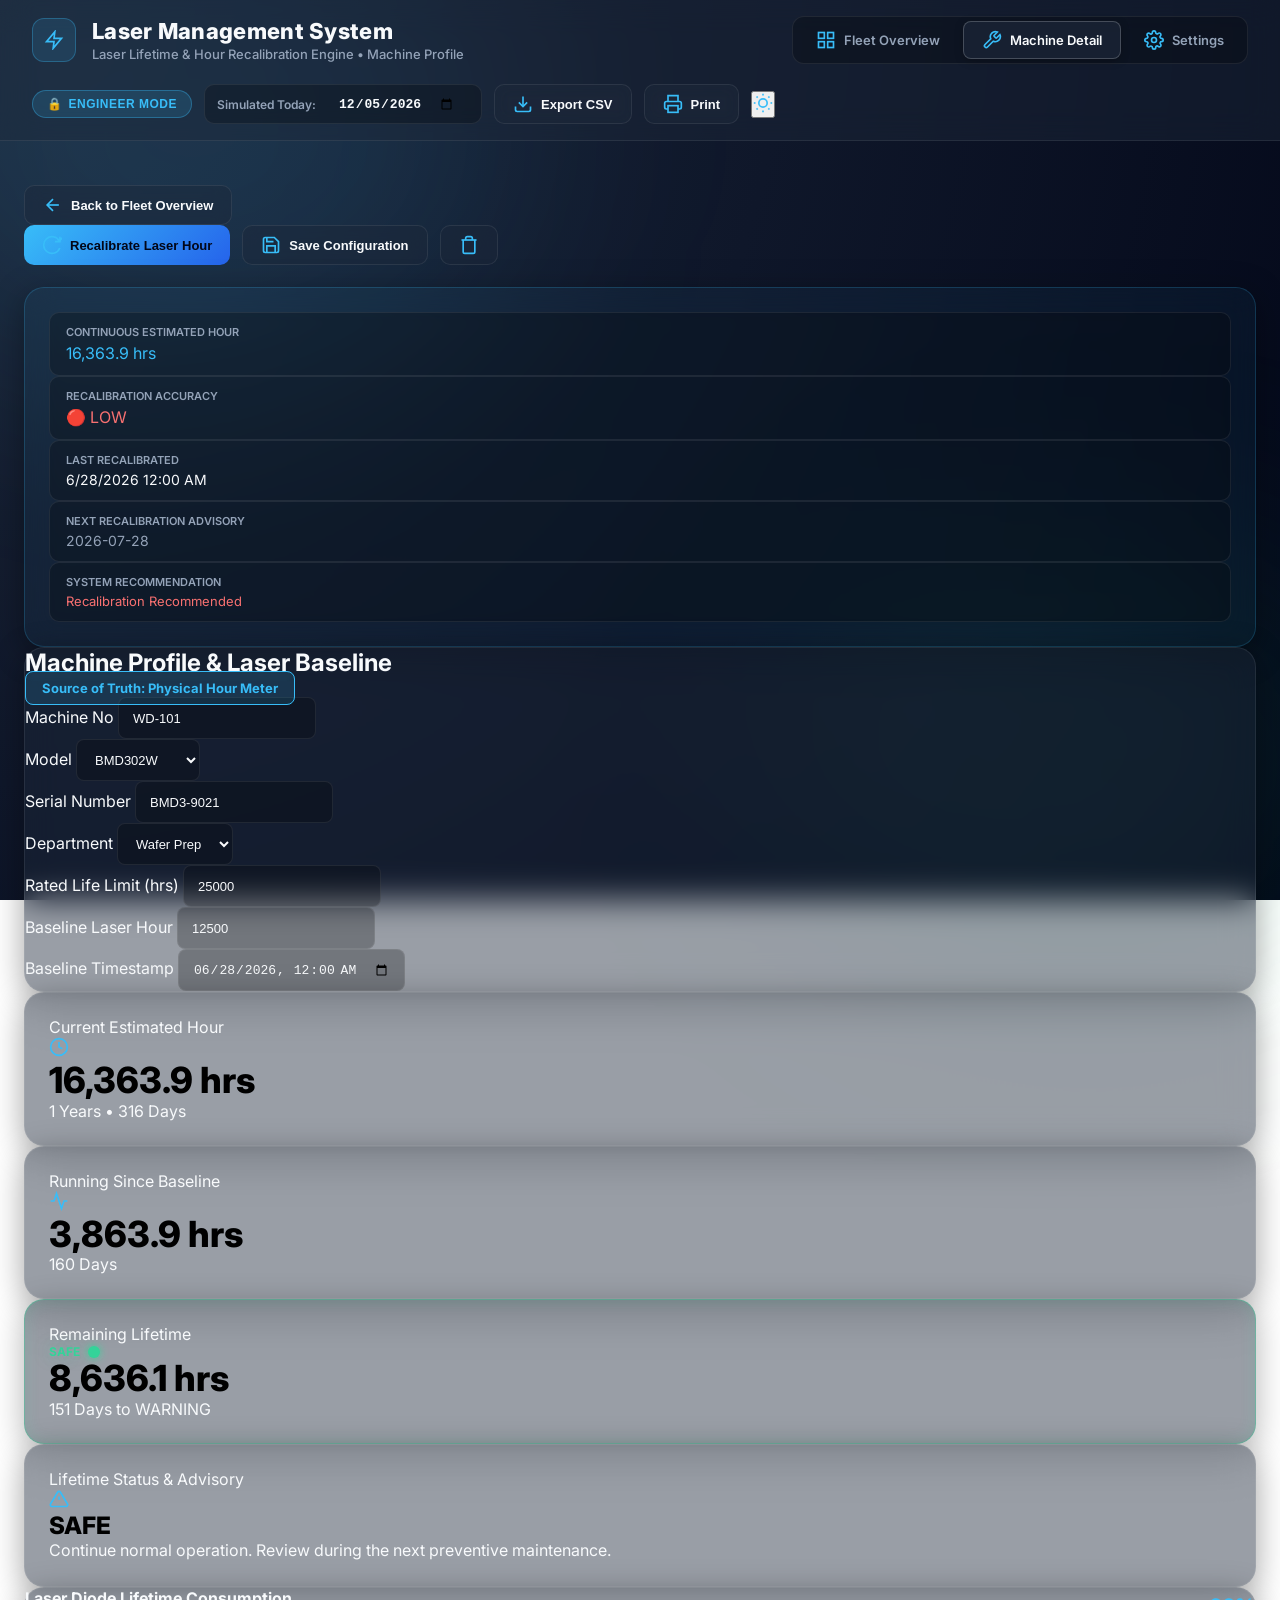
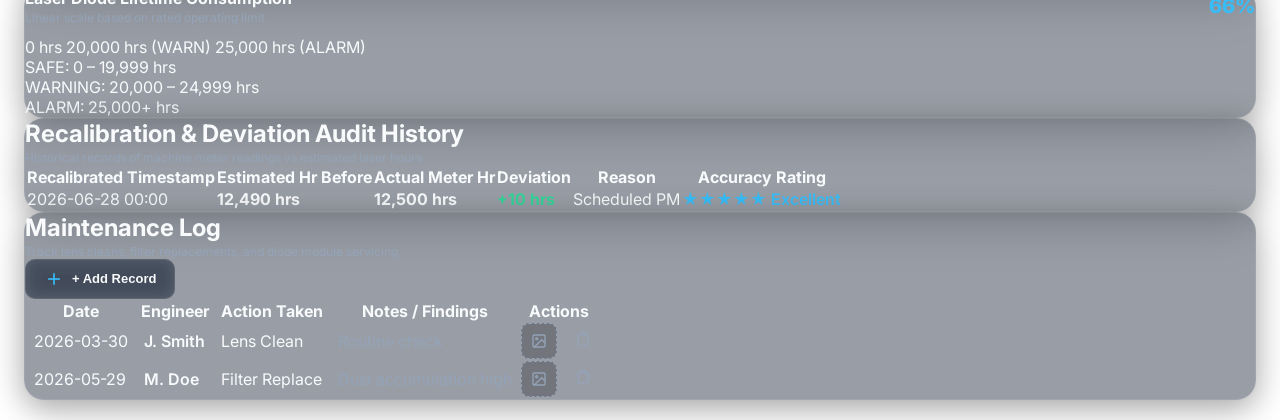
==== commit 12a2eadc: "feat: implement PWA support and responsive layout Added manifest.json, vector icons, and PWA meta ta" ====
--- a/machine.html
+++ b/machine.html
@@ -2,8 +2,16 @@
 <html lang="en">
 <head>
     <meta charset="UTF-8">
-    <meta name="viewport" content="width=device-width, initial-scale=1.0">
+    <meta name="viewport" content="width=device-width, initial-scale=1.0, viewport-fit=cover">
+    <meta name="theme-color" content="#0f172a">
+    <meta name="mobile-web-app-capable" content="yes">
+    <meta name="apple-mobile-web-app-capable" content="yes">
+    <meta name="apple-mobile-web-app-status-bar-style" content="black-translucent">
+    <meta name="apple-mobile-web-app-title" content="Laser System">
     <title>Laser Management System - Machine Detail</title>
+    <link rel="icon" type="image/svg+xml" href="icon.svg">
+    <link rel="apple-touch-icon" href="icon.svg">
+    <link rel="manifest" href="manifest.json">
     <link rel="preconnect" href="https://fonts.googleapis.com">
     <link rel="preconnect" href="https://fonts.gstatic.com" crossorigin>
     <link href="https://fonts.googleapis.com/css2?family=Inter:wght@300;400;500;600;700;800&display=swap" rel="stylesheet">
--- a/css/responsive.css
+++ b/css/responsive.css
@@ -1,7 +1,25 @@
 /* =====================================================
-   RESPONSIVE.CSS - Media Queries & Print Layout
+   RESPONSIVE.CSS - Mobile, Laptop, PC, iOS & Android Support
    ===================================================== */
-/* WIDESCREEN OPTIMIZATIONS */
+
+/* iOS SAFE AREA & TOUCH OPTIMIZATIONS */
+:root {
+    --sat: env(safe-area-inset-top, 0px);
+    --sar: env(safe-area-inset-right, 0px);
+    --sab: env(safe-area-inset-bottom, 0px);
+    --sal: env(safe-area-inset-left, 0px);
+}
+
+body {
+    padding-top: var(--sat);
+    padding-bottom: var(--sab);
+    padding-left: var(--sal);
+    padding-right: var(--sar);
+    -webkit-tap-highlight-color: transparent;
+    -webkit-touch-callout: none;
+}
+
+/* WIDESCREEN & DESKTOP PC / MAC (1920px and above) */
 @media (min-width: 1920px) {
     .app-container {
         max-width: 1880px;
@@ -21,6 +39,7 @@
     }
 }
 
+/* LAPTOP & MEDIUM DESKTOP (1600px - 1919px) */
 @media (min-width: 1600px) and (max-width: 1919px) {
     .app-container {
         max-width: 1560px;
@@ -36,6 +55,7 @@
     }
 }
 
+/* LAPTOP & MACBOOK (1366px - 1599px) */
 @media (min-width: 1366px) and (max-width: 1599px) {
     .app-container {
         max-width: 1320px;
@@ -47,46 +67,98 @@
     }
 }
 
-@media (max-width: 1024px) {
+/* TABLET & SMALL LAPTOP (768px - 1365px) */
+@media (min-width: 768px) and (max-width: 1365px) {
+    .app-container {
+        padding: 20px 24px;
+    }
     .mainGrid {
         grid-template-columns: 1fr;
+        gap: 24px;
     }
     .fleet-grid {
         grid-template-columns: repeat(2, 1fr);
+        gap: 20px;
+    }
+    .dashboard-stats-grid {
+        grid-template-columns: repeat(3, 1fr);
+        gap: 16px;
     }
 }
 
-@media (max-width: 640px) {
+/* MOBILE PHONES (iOS / Android <= 767px) */
+@media (max-width: 767px) {
     body {
-        padding: 12px;
+        padding: 12px 10px;
+    }
+    .app-header {
+        padding: 14px 16px;
+        margin-bottom: 16px;
     }
     .app-container {
-        padding: 16px;
+        padding: 12px 10px;
     }
     .header-content {
         flex-direction: column;
-        align-items: flex-start;
-        gap: 16px;
+        align-items: stretch;
+        gap: 14px;
+    }
+    .brand {
+        justify-content: flex-start;
+    }
+    .brand h1 {
+        font-size: 18px;
+    }
+    .nav-links {
+        width: 100%;
+        justify-content: space-around;
+    }
+    .nav-item, .nav-link {
+        flex: 1;
+        justify-content: center;
+        padding: 10px 8px;
+        font-size: 12px;
+        min-height: 44px; /* Touch target minimum */
     }
     .header-controls {
         width: 100%;
         justify-content: space-between;
-        flex-wrap: wrap;
+        gap: 8px;
     }
-    .dashboard {
-        grid-template-columns: 1fr;
+    .dashboard-stats-grid {
+        grid-template-columns: repeat(2, 1fr);
+        gap: 12px;
+        padding: 16px;
     }
     .fleet-grid {
         grid-template-columns: 1fr;
+        gap: 16px;
     }
     .toolbar {
         flex-direction: column;
         align-items: stretch;
+        padding: 14px;
+        gap: 12px;
+    }
+    .filter-group {
+        flex-direction: column;
+        align-items: stretch;
+    }
+    .filter-group .input-control, .search-box input {
+        min-height: 44px;
+    }
+    .btn, .mc-btn {
+        min-height: 44px; /* Apple iOS & Android 44px touch rule */
+        font-size: 14px;
     }
     .toolbar .btn {
         margin-left: 0 !important;
         width: 100%;
         justify-content: center;
+    }
+    .mc-stats {
+        grid-template-columns: 1fr 1fr;
+        gap: 10px;
     }
 }
 
@@ -98,5 +170,7 @@
     .app-container { padding: 0; }
     .btn, .toolbar, .back-btn, .nav-links { display: none !important; }
     .mainGrid { grid-template-columns: 300px 1fr; }
+}
+
     .value, .statusText { color: black !important; text-shadow: none !important; }
 }
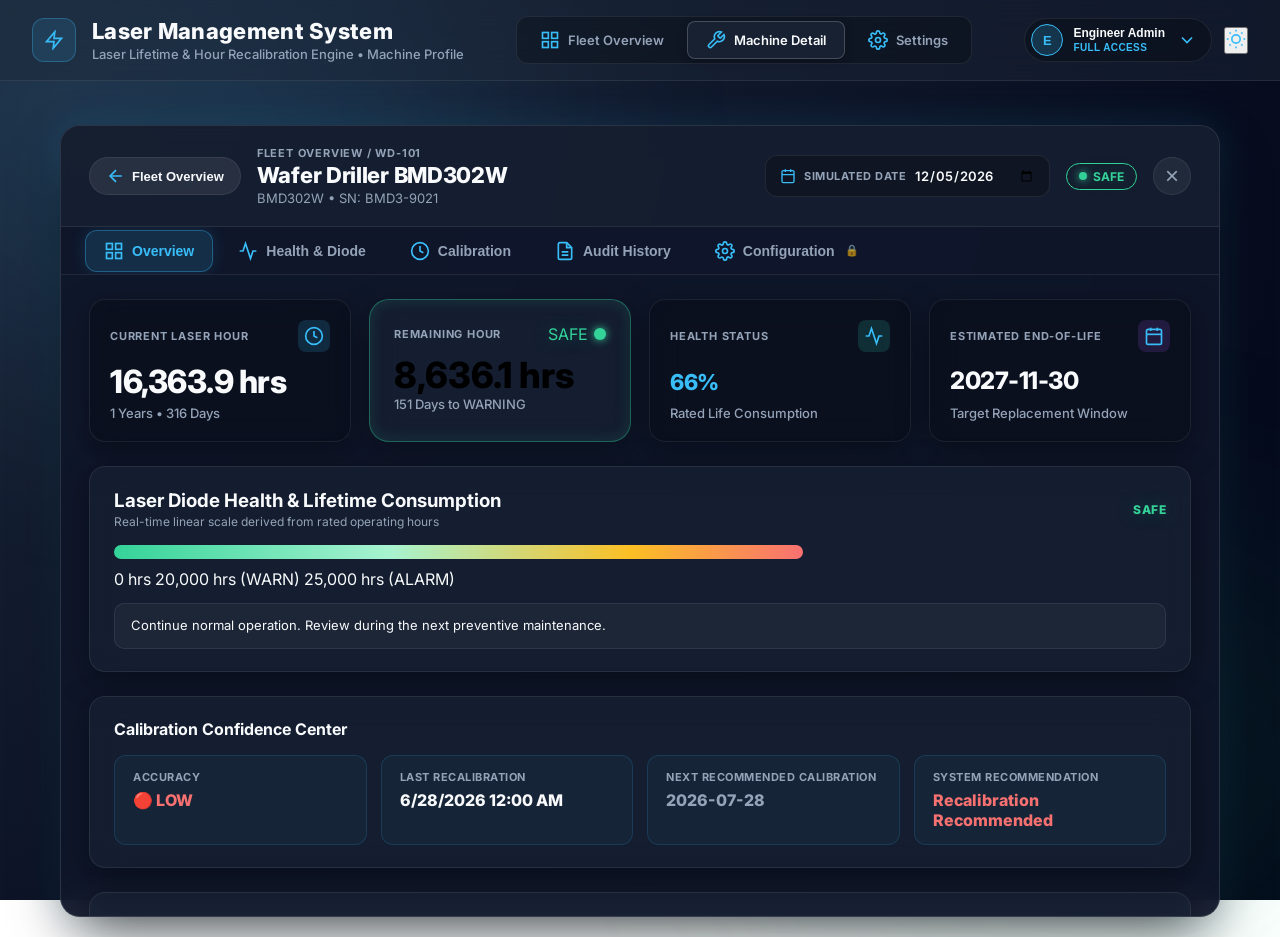
==== commit 4a8b96fe: "feat: redesign user profile and machine modal Replace the simple mode toggle with an enhanced user p" ====
--- a/machine.html
+++ b/machine.html
@@ -8,7 +8,7 @@
     <meta name="apple-mobile-web-app-capable" content="yes">
     <meta name="apple-mobile-web-app-status-bar-style" content="black-translucent">
     <meta name="apple-mobile-web-app-title" content="Laser System">
-    <title>Laser Management System - Machine Detail</title>
+    <title>Laser Management System - Machine Profile</title>
     <link rel="icon" type="image/svg+xml" href="icon.svg">
     <link rel="apple-touch-icon" href="icon.svg">
     <link rel="manifest" href="manifest.json">
@@ -56,21 +56,13 @@
             </nav>
 
             <div class="header-controls">
-                <button id="btn-toggle-mode" class="badge-btn badge-engineer" title="Click to switch access mode">
-                    <span class="mode-icon">🔒</span>
-                    <span id="mode-label">ENGINEER MODE</span>
-                </button>
-                <div class="date-picker-wrap">
-                    <label for="todayDate">Simulated Today:</label>
-                    <input type="date" id="todayDate" class="input-control">
-                </div>
-                <button id="btn-export-csv" class="btn btn-secondary" title="Export CSV Report">
-                    <svg class="icon" viewBox="0 0 24 24"><path d="M21 15v4a2 2 0 0 1-2 2H5a2 2 0 0 1-2-2v-4"></path><polyline points="7 10 12 15 17 10"></polyline><line x1="12" y1="15" x2="12" y2="3"></line></svg>
-                    Export CSV
-                </button>
-                <button id="btn-print" class="btn btn-secondary" title="Print Report">
-                    <svg class="icon" viewBox="0 0 24 24"><polyline points="6 9 6 2 18 2 18 9"></polyline><path d="M6 18H4a2 2 0 0 1-2-2v-5a2 2 0 0 1 2-2h16a2 2 0 0 1 2 2v5a2 2 0 0 1-2 2h-2"></path><rect x="6" y="14" width="12" height="8"></rect></svg>
-                    Print
+                <button id="btn-toggle-mode" class="user-profile-btn" title="Click to switch access mode">
+                    <div class="user-avatar avatar-engineer">E</div>
+                    <div class="user-info">
+                        <span id="mode-label" class="user-name">Engineer Admin</span>
+                        <span class="user-role-badge role-eng">Full Access</span>
+                    </div>
+                    <svg class="icon user-dropdown-icon" viewBox="0 0 24 24"><path d="M6 9l6 6 6-6"/></svg>
                 </button>
                 <button id="btn-theme" class="btn-icon" title="Toggle Light/Dark Theme">
                     <svg class="icon" viewBox="0 0 24 24"><circle cx="12" cy="12" r="5"></circle><line x1="12" y1="1" x2="12" y2="3"></line><line x1="12" y1="21" x2="12" y2="23"></line><line x1="4.22" y1="4.22" x2="5.64" y2="5.64"></line><line x1="18.36" y1="18.36" x2="19.78" y2="19.78"></line><line x1="1" y1="12" x2="3" y2="12"></line><line x1="21" y1="12" x2="23" y2="12"></line><line x1="4.22" y1="19.78" x2="5.64" y2="18.36"></line><line x1="18.36" y1="5.64" x2="19.78" y2="4.22"></line></svg>
@@ -80,228 +72,405 @@
     </header>
 
     <main class="app-container">
-
         <!-- =====================================================
-             VIEW 2: SINGLE MACHINE DASHBOARD
+             VIEW 2: SINGLE MACHINE WORKSPACE / MODAL
         ===================================================== -->
         <section id="view-single" class="single-view">
-            <!-- Top Action Navigation -->
-            <div class="nav-bar">
-                <button id="btn-back" class="btn btn-secondary">
-                    <svg class="icon" viewBox="0 0 24 24"><line x1="19" y1="12" x2="5" y2="12"></line><polyline points="12 19 5 12 12 5"></polyline></svg>
-                    Back to Fleet Overview
-                </button>
-                <div style="display: flex; gap: 12px; align-items: center;">
-                    <button id="btn-open-recalibrate" class="btn btn-primary" style="background: linear-gradient(135deg, var(--primary), #2563eb); border: none;">
-                        <svg class="icon" viewBox="0 0 24 24"><path d="M21.5 2v6h-6M21.34 15.57a10 10 0 1 1-.57-8.38l5.67-5.67"></path></svg>
-                        Recalibrate Laser Hour
+            <div class="mach-modal-container glass-panel">
+                <!-- 1. Machine Header Bar -->
+                <div class="mach-modal-header">
+                    <div class="mach-header-left">
+                        <button id="btn-back" class="btn-back-pill">
+                            <svg class="icon" viewBox="0 0 24 24"><line x1="19" y1="12" x2="5" y2="12"></line><polyline points="12 19 5 12 12 5"></polyline></svg>
+                            Fleet Overview
+                        </button>
+                        <div class="mach-title-block">
+                            <div class="mach-breadcrumb">Fleet Overview / <span id="mach-header-num">WD-101</span></div>
+                            <h2 id="mach-header-name">Wafer Driller #101</h2>
+                            <div id="mach-header-model" class="mach-sub-meta">BMD302W • SN: BMD3-9021</div>
+                        </div>
+                    </div>
+
+                    <div class="mach-header-right">
+                        <div class="sim-date-chip" title="Set simulated current evaluation date">
+                            <div class="sim-chip-icon">
+                                <svg class="icon" viewBox="0 0 24 24"><rect x="3" y="4" width="18" height="18" rx="2" ry="2"></rect><line x1="16" y1="2" x2="16" y2="6"></line><line x1="8" y1="2" x2="8" y2="6"></line><line x1="3" y1="10" x2="21" y2="10"></line></svg>
+                            </div>
+                            <div class="sim-chip-body">
+                                <label for="todayDate" class="sim-chip-label">Simulated Date</label>
+                                <input type="date" id="todayDate" class="sim-chip-input">
+                            </div>
+                        </div>
+                        <div id="mach-header-status" class="mc-status-badge color-safe">
+                            <div class="mc-led bg-safe led-solid"></div> SAFE
+                        </div>
+                        <button id="btn-close-mach-modal" class="mach-modal-close-btn" title="Close Workspace (ESC)">&times;</button>
+                    </div>
+                </div>
+
+                <!-- Tab Navigation Bar -->
+                <div class="mach-tabs-bar">
+                    <button class="mach-tab-btn active" data-tab="overview">
+                        <svg class="icon" viewBox="0 0 24 24"><rect x="3" y="3" width="7" height="7"></rect><rect x="14" y="3" width="7" height="7"></rect><rect x="14" y="14" width="7" height="7"></rect><rect x="3" y="14" width="7" height="7"></rect></svg>
+                        Overview
                     </button>
-                    <button id="btn-save-machine" class="btn btn-secondary" title="Save changes (Ctrl+S)">
-                        <svg class="icon" viewBox="0 0 24 24"><path d="M19 21H5a2 2 0 0 1-2-2V5a2 2 0 0 1 2-2h11l5 5v11a2 2 0 0 1-2 2z"></path><polyline points="17 21 17 13 7 13 7 21"></polyline><polyline points="7 3 7 8 15 8"></polyline></svg>
-                        Save Configuration
+                    <button class="mach-tab-btn" data-tab="health">
+                        <svg class="icon" viewBox="0 0 24 24"><path d="M22 12h-4l-3 9L9 3l-3 9H2"></path></svg>
+                        Health & Diode
                     </button>
-                    <button id="btn-delete-machine" class="btn btn-danger-outline" title="Delete Machine">
-                        <svg class="icon" viewBox="0 0 24 24"><polyline points="3 6 5 6 21 6"></polyline><path d="M19 6v14a2 2 0 0 1-2 2H7a2 2 0 0 1-2-2V6m3 0V4a2 2 0 0 1 2-2h4a2 2 0 0 1 2 2v2"></path></svg>
+                    <button class="mach-tab-btn" data-tab="calibration">
+                        <svg class="icon" viewBox="0 0 24 24"><circle cx="12" cy="12" r="10"></circle><polyline points="12 6 12 12 16 14"></polyline></svg>
+                        Calibration
                     </button>
-                </div>
-            </div>
-
-            <!-- Recalibration Confidence Center -->
-            <div class="confidence-center glass-panel">
-                <div class="conf-item">
-                    <div class="conf-label">Continuous Estimated Hour</div>
-                    <div id="conf-estimated-hour" class="conf-value" style="color:var(--primary)">12,500 hrs</div>
-                </div>
-                <div class="conf-item">
-                    <div class="conf-label">Recalibration Accuracy</div>
-                    <div id="conf-accuracy" class="conf-value" style="color:var(--green)">🟢 HIGH</div>
-                </div>
-                <div class="conf-item">
-                    <div class="conf-label">Last Recalibrated</div>
-                    <div id="conf-last-recal" class="conf-value" style="font-size:14px; color:var(--text-main)">2026-06-28 00:00</div>
-                </div>
-                <div class="conf-item">
-                    <div class="conf-label">Next Recalibration Advisory</div>
-                    <div id="conf-next-recal" class="conf-value" style="font-size:14px; color:var(--muted)">2026-07-28</div>
-                </div>
-                <div class="conf-item">
-                    <div class="conf-label">System Recommendation</div>
-                    <div id="conf-status" class="conf-value" style="font-size:13px; color:var(--green)">No Action Required</div>
-                </div>
-            </div>
-
-            <!-- Machine Information & Baseline Panel -->
-            <div class="glass-panel panel-section">
-                <div class="panel-header">
-                    <h2>Machine Profile & Laser Baseline</h2>
-                    <span class="badge badge-info">Source of Truth: Physical Hour Meter</span>
-                </div>
-                <div class="machine-info-grid">
-                    <div class="form-group">
-                        <label>Machine No</label>
-                        <input type="text" id="det-mach-no" class="input-control" value="WD-101">
-                    </div>
-                    <div class="form-group">
-                        <label>Model</label>
-                        <select id="det-model" class="input-control">
-                            <option value="BMD302W">BMD302W</option>
-                            <option value="BMD250WM">BMD250WM</option>
-                        </select>
-                    </div>
-                    <div class="form-group">
-                        <label>Serial Number</label>
-                        <input type="text" id="det-serial-no" class="input-control" value="BMD3-9021">
-                    </div>
-                    <div class="form-group">
-                        <label>Department</label>
-                        <select id="det-dept" class="input-control">
-                            <option value="Wafer Prep">Wafer Prep</option>
-                            <option value="Packaging">Packaging</option>
-                            <option value="R&D">R&D</option>
-                        </select>
-                    </div>
-                    <div class="form-group">
-                        <label>Rated Life Limit (hrs)</label>
-                        <input type="number" id="det-rated" class="input-control" value="25000">
-                    </div>
-                    <div class="form-group">
-                        <label>Baseline Laser Hour</label>
-                        <input type="number" id="prevHour" class="input-control" value="12500">
-                    </div>
-                    <div class="form-group">
-                        <label>Baseline Timestamp</label>
-                        <input type="datetime-local" id="prevDate" class="input-control">
-                    </div>
-                </div>
-            </div>
-
-            <!-- Dashboard Metric Cards Grid -->
-            <div class="grid">
-                <!-- Current Estimated Hour Card -->
-                <div class="card glass-panel">
-                    <div class="card-header">
-                        <span class="title">Current Estimated Hour</span>
-                        <div class="icon-wrap bg-blue"><svg class="icon" viewBox="0 0 24 24"><circle cx="12" cy="12" r="10"></circle><polyline points="12 6 12 12 16 14"></polyline></svg></div>
-                    </div>
-                    <div id="currentHour" class="value">0 hrs</div>
-                    <div id="currentAge" class="sub">0 Years • 0 Days</div>
-                </div>
-
-                <!-- Continuous Running Time Card -->
-                <div class="card glass-panel">
-                    <div class="card-header">
-                        <span class="title">Running Since Baseline</span>
-                        <div class="icon-wrap bg-purple"><svg class="icon" viewBox="0 0 24 24"><polyline points="22 12 18 12 15 21 9 3 6 12 2 12"></polyline></svg></div>
-                    </div>
-                    <div id="runningHour" class="value">0 hrs</div>
-                    <div id="runningDay" class="sub">0 Days</div>
-                </div>
-
-                <!-- Remaining Laser Hour Card -->
-                <div id="remainingCard" class="card glass-panel">
-                    <div class="card-header">
-                        <span class="title">Remaining Lifetime</span>
-                        <div style="display:flex; align-items:center; gap:8px;">
-                            <span id="remainingText" style="font-size:12px; font-weight:700;">SAFE</span>
-                            <div id="remainingDot" class="led bg-safe led-solid"></div>
-                        </div>
-                    </div>
-                    <div id="remainingHour" class="value color-safe">0 hrs</div>
-                    <div id="remainingDay" class="sub">0 Days to WARNING</div>
-                </div>
-
-                <!-- Lifetime Status Card -->
-                <div class="card glass-panel">
-                    <div class="card-header">
-                        <span class="title">Lifetime Status & Advisory</span>
-                        <div class="icon-wrap bg-slate"><svg class="icon" viewBox="0 0 24 24"><path d="M10.29 3.86L1.82 18a2 2 0 0 0 1.71 3h16.94a2 2 0 0 0 1.71-3L13.71 3.86a2 2 0 0 0-3.42 0z"></path><line x1="12" y1="9" x2="12" y2="13"></line><line x1="12" y1="17" x2="12.01" y2="17"></line></svg></div>
-                    </div>
-                    <div id="statusText" class="value color-safe" style="font-size:24px;">SAFE</div>
-                    <div id="recommendation" class="sub" style="line-height:1.4;">Continue normal operation. Review during next preventive maintenance.</div>
-                </div>
-            </div>
-
-            <!-- Health Progress Gauge Section -->
-            <div class="glass-panel progress-section">
-                <div style="display:flex; justify-content:space-between; align-items:center; margin-bottom:12px;">
-                    <div>
-                        <h3 style="font-size:16px; font-weight:700; color:var(--text-main);">Laser Diode Lifetime Consumption</h3>
-                        <div style="font-size:12px; color:var(--muted); margin-top:2px;">Linear scale based on rated operating limit</div>
-                    </div>
-                    <div id="healthPercent" style="font-size:20px; font-weight:800; color:var(--primary);">0%</div>
-                </div>
-
-                <div class="progress-track">
-                    <div id="progressBar" class="progress-fill" style="width: 0%;"></div>
-                </div>
-
-                <div class="progress-scale">
-                    <span>0 hrs</span>
-                    <span id="scaleWarn">20,000 hrs (WARN)</span>
-                    <span id="scaleAlarm">25,000 hrs (ALARM)</span>
-                </div>
-
-                <div class="legend-bar">
-                    <div class="legend-item"><div class="legend-box bg-safe"></div> SAFE: <span id="legend-safe">0 – 19,999 hrs</span></div>
-                    <div class="legend-item"><div class="legend-box bg-warning"></div> WARNING: <span id="legend-warning">20,000 – 24,999 hrs</span></div>
-                    <div class="legend-item"><div class="legend-box bg-alarm"></div> ALARM: <span id="legend-alarm">25,000+ hrs</span></div>
-                </div>
-            </div>
-
-            <!-- Recalibration & Verification Audit Log -->
-            <div class="glass-panel panel-section">
-                <div class="panel-header">
-                    <div>
-                        <h2>Recalibration & Deviation Audit History</h2>
-                        <div style="font-size:12px; color:var(--muted); margin-top:2px;">Historical records of machine meter readings vs estimated laser hours</div>
-                    </div>
-                </div>
-                <div class="table-wrap">
-                    <table class="data-table">
-                        <thead>
-                            <tr>
-                                <th>Recalibrated Timestamp</th>
-                                <th>Estimated Hr Before</th>
-                                <th>Actual Meter Hr</th>
-                                <th>Deviation</th>
-                                <th>Reason</th>
-                                <th>Accuracy Rating</th>
-                            </tr>
-                        </thead>
-                        <tbody id="calibration-tbody">
-                            <!-- Populated dynamically -->
-                        </tbody>
-                    </table>
-                </div>
-            </div>
-
-            <!-- Maintenance History Table Section -->
-            <div class="glass-panel panel-section">
-                <div class="panel-header">
-                    <div>
-                        <h2>Maintenance Log</h2>
-                        <div style="font-size:12px; color:var(--muted); margin-top:2px;">Track lens cleans, filter replacements, and diode module servicing</div>
-                    </div>
-                    <button id="btn-add-record" class="btn btn-secondary btn-sm">
-                        <svg class="icon" viewBox="0 0 24 24"><line x1="12" y1="5" x2="12" y2="19"></line><line x1="5" y1="12" x2="19" y2="12"></line></svg>
-                        + Add Record
+                    <button class="mach-tab-btn" data-tab="history">
+                        <svg class="icon" viewBox="0 0 24 24"><path d="M14 2H6a2 2 0 0 0-2 2v16a2 2 0 0 0 2 2h12a2 2 0 0 0 2-2V8z"></path><polyline points="14 2 14 8 20 8"></polyline><line x1="16" y1="13" x2="8" y2="13"></line><line x1="16" y1="17" x2="8" y2="17"></line></svg>
+                        Audit History
                     </button>
-                </div>
-                <div class="table-wrap">
-                    <table class="data-table">
-                        <thead>
-                            <tr>
-                                <th>Date</th>
-                                <th>Engineer</th>
-                                <th>Action Taken</th>
-                                <th>Notes / Findings</th>
-                                <th>Actions</th>
-                            </tr>
-                        </thead>
-                        <tbody id="maintenance-tbody">
-                            <!-- Populated dynamically -->
-                        </tbody>
-                    </table>
+                    <button class="mach-tab-btn" data-tab="config">
+                        <svg class="icon" viewBox="0 0 24 24"><circle cx="12" cy="12" r="3"></circle><path d="M19.4 15a1.65 1.65 0 0 0 .33 1.82l.06.06a2 2 0 0 1 0 2.83 2 2 0 0 1-2.83 0l-.06-.06a1.65 1.65 0 0 0-1.82-.33 1.65 1.65 0 0 0-1 1.51V21a2 2 0 0 1-2 2 2 2 0 0 1-2-2v-.09A1.65 1.65 0 0 0 9 19.4a1.65 1.65 0 0 0-1.82.33l-.06.06a2 2 0 0 1-2.83 0 2 2 0 0 1 0-2.83l.06-.06a1.65 1.65 0 0 0 .33-1.82 1.65 1.65 0 0 0-1.51-1H3a2 2 0 0 1-2-2 2 2 0 0 1 2-2h.09A1.65 1.65 0 0 0 4.6 9a1.65 1.65 0 0 0-.33-1.82l-.06-.06a2 2 0 0 1 0-2.83 2 2 0 0 1 2.83 0l.06.06a1.65 1.65 0 0 0 1.82.33H9a1.65 1.65 0 0 0 1-1.51V3a2 2 0 0 1 2-2 2 2 0 0 1 2 2v.09a1.65 1.65 0 0 0 1 1.51 1.65 1.65 0 0 0 1.82-.33l.06-.06a2 2 0 0 1 2.83 0 2 2 0 0 1 0 2.83l-.06.06a1.65 1.65 0 0 0-.33 1.82V9a1.65 1.65 0 0 0 1.51 1H21a2 2 0 0 1 2 2 2 2 0 0 1-2 2h-.09a1.65 1.65 0 0 0-1.51 1z"></path></svg>
+                        Configuration
+                        <span class="tab-badge-lock">🔒</span>
+                    </button>
+                </div>
+
+                <!-- Tab Body Content Panes -->
+                <div class="mach-modal-body">
+                    <!-- TAB 1: OVERVIEW -->
+                    <div id="tab-overview" class="mach-tab-pane active">
+                        <!-- Primary KPI Dashboard Cards -->
+                        <div class="mach-kpi-grid">
+                            <div class="mach-kpi-card glass-panel">
+                                <div class="kpi-header">
+                                    <span class="kpi-label">Current Laser Hour</span>
+                                    <div class="kpi-icon bg-blue"><svg class="icon" viewBox="0 0 24 24"><circle cx="12" cy="12" r="10"></circle><polyline points="12 6 12 12 16 14"></polyline></svg></div>
+                                </div>
+                                <div id="currentHour" class="kpi-value">0 hrs</div>
+                                <div id="currentAge" class="kpi-sub">0 Years • 0 Days</div>
+                            </div>
+
+                            <div id="remainingCard" class="mach-kpi-card glass-panel">
+                                <div class="kpi-header">
+                                    <span class="kpi-label">Remaining Hour</span>
+                                    <div style="display:flex; align-items:center; gap:6px;">
+                                        <span id="remainingText" class="kpi-status-tag color-safe">SAFE</span>
+                                        <div id="remainingDot" class="led bg-safe led-solid"></div>
+                                    </div>
+                                </div>
+                                <div id="remainingHour" class="kpi-value color-safe">0 hrs</div>
+                                <div id="remainingDay" class="kpi-sub">0 Days to WARNING</div>
+                            </div>
+
+                            <div class="mach-kpi-card glass-panel">
+                                <div class="kpi-header">
+                                    <span class="kpi-label">Health Status</span>
+                                    <div class="kpi-icon bg-teal"><svg class="icon" viewBox="0 0 24 24"><path d="M22 12h-4l-3 9L9 3l-3 9H2"></path></svg></div>
+                                </div>
+                                <div id="healthPercent" class="kpi-value color-primary">0%</div>
+                                <div class="kpi-sub">Rated Life Consumption</div>
+                            </div>
+
+                            <div class="mach-kpi-card glass-panel">
+                                <div class="kpi-header">
+                                    <span class="kpi-label">Estimated End-of-Life</span>
+                                    <div class="kpi-icon bg-purple"><svg class="icon" viewBox="0 0 24 24"><rect x="3" y="4" width="18" height="18" rx="2" ry="2"></rect><line x1="16" y1="2" x2="16" y2="6"></line><line x1="8" y1="2" x2="8" y2="6"></line><line x1="3" y1="10" x2="21" y2="10"></line></svg></div>
+                                </div>
+                                <div id="mach-eol-date" class="kpi-value" style="font-size:24px;">2028-01-01</div>
+                                <div class="kpi-sub">Target Replacement Window</div>
+                            </div>
+                        </div>
+
+                        <!-- Health Section -->
+                        <div class="glass-panel mach-section-box">
+                            <div class="section-title-row">
+                                <div>
+                                    <h3>Laser Diode Health & Lifetime Consumption</h3>
+                                    <p class="section-desc">Real-time linear scale derived from rated operating hours</p>
+                                </div>
+                                <div id="statusText" class="kpi-status-tag color-safe">SAFE</div>
+                            </div>
+
+                            <div class="progress-track" style="height:14px; margin: 16px 0 10px 0;">
+                                <div id="progressBar" class="progress-fill" style="width: 0%;"></div>
+                            </div>
+
+                            <div class="progress-scale">
+                                <span>0 hrs</span>
+                                <span id="scaleWarn">20,000 hrs (WARN)</span>
+                                <span id="scaleAlarm">25,000 hrs (ALARM)</span>
+                            </div>
+
+                            <div id="recommendation" class="recommendation-banner">
+                                Continue normal operation. Review during next preventive maintenance.
+                            </div>
+                        </div>
+
+                        <!-- Calibration Confidence Center -->
+                        <div class="glass-panel mach-section-box">
+                            <h3 class="section-heading">Calibration Confidence Center</h3>
+                            <div class="confidence-kpi-grid">
+                                <div class="conf-kpi-card">
+                                    <div class="conf-kpi-label">Accuracy</div>
+                                    <div id="conf-accuracy" class="conf-kpi-val" style="color:var(--green)">🟢 HIGH</div>
+                                </div>
+                                <div class="conf-kpi-card">
+                                    <div class="conf-kpi-label">Last Recalibration</div>
+                                    <div id="conf-last-recal" class="conf-kpi-val">2026-06-28 00:00</div>
+                                </div>
+                                <div class="conf-kpi-card">
+                                    <div class="conf-kpi-label">Next Recommended Calibration</div>
+                                    <div id="conf-next-recal" class="conf-kpi-val" style="color:var(--muted)">2026-07-28</div>
+                                </div>
+                                <div class="conf-kpi-card">
+                                    <div class="conf-kpi-label">System Recommendation</div>
+                                    <div id="conf-status" class="conf-kpi-val" style="color:var(--green)">No Action Required</div>
+                                </div>
+                            </div>
+                        </div>
+
+                        <!-- Machine Information (Read-Only) -->
+                        <div class="glass-panel mach-section-box">
+                            <h3 class="section-heading">Machine Profile</h3>
+                            <div class="readonly-info-grid">
+                                <div class="info-cell">
+                                    <span class="info-label">Machine Number</span>
+                                    <strong id="info-mach-no" class="info-val">WD-101</strong>
+                                </div>
+                                <div class="info-cell">
+                                    <span class="info-label">Model</span>
+                                    <strong id="info-model" class="info-val">BMD302W</strong>
+                                </div>
+                                <div class="info-cell">
+                                    <span class="info-label">Serial Number</span>
+                                    <strong id="info-serial" class="info-val">BMD3-9021</strong>
+                                </div>
+                                <div class="info-cell">
+                                    <span class="info-label">Department</span>
+                                    <strong id="info-dept" class="info-val">Wafer Prep</strong>
+                                </div>
+                                <div class="info-cell">
+                                    <span class="info-label">Rated Life</span>
+                                    <strong id="info-rated" class="info-val">25,000 hrs</strong>
+                                </div>
+                                <div class="info-cell">
+                                    <span class="info-label">Baseline Date</span>
+                                    <strong id="info-base-date" class="info-val">2026-01-01</strong>
+                                </div>
+                            </div>
+                        </div>
+
+                        <!-- Engineer Actions Bar -->
+                        <div class="mach-actions-bar glass-panel">
+                            <div class="actions-left">
+                                <button id="btn-open-recalibrate" class="btn btn-primary">
+                                    <svg class="icon" viewBox="0 0 24 24"><path d="M21.5 2v6h-6M21.34 15.57a10 10 0 1 1-.57-8.38l5.67-5.67"></path></svg>
+                                    Recalibrate Laser Hour
+                                </button>
+                                <button id="btn-edit-config-trigger" class="btn btn-secondary">
+                                    <svg class="icon" viewBox="0 0 24 24"><path d="M11 4H4a2 2 0 0 0-2 2v14a2 2 0 0 0 2 2h14a2 2 0 0 0 2-2v-7"></path><path d="M18.5 2.5a2.121 2.121 0 0 1 3 3L12 15l-4 1 1-4 9.5-9.5z"></path></svg>
+                                    Edit Settings
+                                </button>
+                            </div>
+                            <div class="actions-right">
+                                <button id="btn-export-csv-actions" class="btn btn-secondary" title="Export CSV Report">
+                                    <svg class="icon" viewBox="0 0 24 24"><path d="M21 15v4a2 2 0 0 1-2 2H5a2 2 0 0 1-2-2v-4"></path><polyline points="7 10 12 15 17 10"></polyline><line x1="12" y1="15" x2="12" y2="3"></line></svg>
+                                    Export
+                                </button>
+                                <button id="btn-print-actions" class="btn btn-secondary" title="Print Report">
+                                    <svg class="icon" viewBox="0 0 24 24"><polyline points="6 9 6 2 18 2 18 9"></polyline><path d="M6 18H4a2 2 0 0 1-2-2v-5a2 2 0 0 1 2-2h16a2 2 0 0 1 2 2v5a2 2 0 0 1-2 2h-2"></path><rect x="6" y="14" width="12" height="8"></rect></svg>
+                                    Print
+                                </button>
+                                <button id="btn-delete-machine" class="btn btn-danger-outline" title="Delete Machine">
+                                    <svg class="icon" viewBox="0 0 24 24"><polyline points="3 6 5 6 21 6"></polyline><path d="M19 6v14a2 2 0 0 1-2 2H7a2 2 0 0 1-2-2V6m3 0V4a2 2 0 0 1 2-2h4a2 2 0 0 1 2 2v2"></path></svg>
+                                    Delete
+                                </button>
+                            </div>
+                        </div>
+                    </div>
+
+                    <!-- TAB 2: HEALTH -->
+                    <div id="tab-health" class="mach-tab-pane">
+                        <div class="glass-panel mach-section-box">
+                            <h3 class="section-heading">Laser Diode Health & Lifetime Analytics</h3>
+                            <div class="health-tab-grid">
+                                <div class="health-stat-card">
+                                    <div class="hs-label">Health Percentage</div>
+                                    <div id="health-tab-percent" class="hs-value color-primary">50%</div>
+                                    <div class="hs-sub">Rated Capacity Remaining</div>
+                                </div>
+                                <div class="health-stat-card">
+                                    <div class="hs-label">Running Since Baseline</div>
+                                    <div id="runningHour" class="hs-value">0 hrs</div>
+                                    <div id="runningDay" class="hs-sub">0 Days</div>
+                                </div>
+                                <div class="health-stat-card">
+                                    <div class="hs-label">Accuracy Rating</div>
+                                    <div id="conf-accuracy-tab" class="hs-value" style="color:var(--green)">🟢 HIGH</div>
+                                    <div class="hs-sub">Meter Verification Level</div>
+                                </div>
+                            </div>
+
+                            <div class="health-trend-card glass-panel" style="margin-top:20px; padding:20px;">
+                                <h4 style="font-size:15px; font-weight:700; margin-bottom:12px;">Operating Consumption Trajectory</h4>
+                                <p style="font-size:13px; color:var(--muted); margin-bottom:16px;">
+                                    Continuous laser diode degradation curve mapped against rated limits.
+                                </p>
+                                <div class="sparkline-bar-graphic">
+                                    <div class="spark-bar" style="height: 25%;"><span>Q1</span></div>
+                                    <div class="spark-bar" style="height: 38%;"><span>Q2</span></div>
+                                    <div class="spark-bar" style="height: 50%;"><span>Q3</span></div>
+                                    <div class="spark-bar active" style="height: 62%;"><span>Current</span></div>
+                                    <div class="spark-bar proj" style="height: 80%;"><span>80% Warn</span></div>
+                                    <div class="spark-bar limit" style="height: 100%;"><span>100% EOL</span></div>
+                                </div>
+                            </div>
+                        </div>
+                    </div>
+
+                    <!-- TAB 3: CALIBRATION -->
+                    <div id="tab-calibration" class="mach-tab-pane">
+                        <div class="glass-panel mach-section-box">
+                            <div class="section-title-row">
+                                <div>
+                                    <h3>Laser Hour Recalibration Center</h3>
+                                    <p class="section-desc">Physical meter baseline synchronization and accuracy calibration</p>
+                                </div>
+                                <button id="btn-open-recalibrate-2" class="btn btn-primary btn-sm">
+                                    <svg class="icon" viewBox="0 0 24 24"><path d="M21.5 2v6h-6M21.34 15.57a10 10 0 1 1-.57-8.38l5.67-5.67"></path></svg>
+                                    Recalibrate Now
+                                </button>
+                            </div>
+
+                            <div class="confidence-kpi-grid" style="margin-top:20px;">
+                                <div class="conf-kpi-card">
+                                    <div class="conf-kpi-label">Estimated Laser Hour</div>
+                                    <div id="conf-estimated-hour" class="conf-kpi-val" style="color:var(--primary)">12,500 hrs</div>
+                                </div>
+                                <div class="conf-kpi-card">
+                                    <div class="conf-kpi-label">Recalibration Accuracy</div>
+                                    <div id="conf-accuracy-calib" class="conf-kpi-val" style="color:var(--green)">🟢 HIGH</div>
+                                </div>
+                                <div class="conf-kpi-card">
+                                    <div class="conf-kpi-label">Last Recalibrated</div>
+                                    <div id="conf-last-recal-2" class="conf-kpi-val">2026-06-28 00:00</div>
+                                </div>
+                                <div class="conf-kpi-card">
+                                    <div class="conf-kpi-label">Next Advisory</div>
+                                    <div id="conf-next-recal-2" class="conf-kpi-val">2026-07-28</div>
+                                </div>
+                            </div>
+                        </div>
+                    </div>
+
+                    <!-- TAB 4: HISTORY -->
+                    <div id="tab-history" class="mach-tab-pane">
+                        <!-- Calibration History Table -->
+                        <div class="glass-panel mach-section-box">
+                            <h3 class="section-heading">Calibration Audit Log</h3>
+                            <div class="table-wrap">
+                                <table class="data-table">
+                                    <thead>
+                                        <tr>
+                                            <th>Timestamp</th>
+                                            <th>Estimated Hr Before</th>
+                                            <th>Actual Meter Hr</th>
+                                            <th>Deviation</th>
+                                            <th>Reason</th>
+                                            <th>Rating</th>
+                                        </tr>
+                                    </thead>
+                                    <tbody id="calibration-tbody">
+                                        <!-- Populated dynamically -->
+                                    </tbody>
+                                </table>
+                            </div>
+                        </div>
+
+                        <!-- Maintenance History Table -->
+                        <div class="glass-panel mach-section-box" style="margin-top:20px;">
+                            <div class="section-title-row">
+                                <h3 class="section-heading">Maintenance & Service Log</h3>
+                                <button id="btn-add-record" class="btn btn-secondary btn-sm">
+                                    <svg class="icon" viewBox="0 0 24 24"><line x1="12" y1="5" x2="12" y2="19"></line><line x1="5" y1="12" x2="19" y2="12"></line></svg>
+                                    + Add Record
+                                </button>
+                            </div>
+                            <div class="table-wrap">
+                                <table class="data-table">
+                                    <thead>
+                                        <tr>
+                                            <th>Date</th>
+                                            <th>Engineer</th>
+                                            <th>Action Taken</th>
+                                            <th>Notes / Findings</th>
+                                            <th>Actions</th>
+                                        </tr>
+                                    </thead>
+                                    <tbody id="maintenance-tbody">
+                                        <!-- Populated dynamically -->
+                                    </tbody>
+                                </table>
+                            </div>
+                        </div>
+                    </div>
+
+                    <!-- TAB 5: CONFIGURATION (Engineer Mode Only) -->
+                    <div id="tab-config" class="mach-tab-pane">
+                        <div id="config-engineer-gate" class="glass-panel mach-section-box">
+                            <div class="section-title-row">
+                                <div>
+                                    <h3>Machine Configuration & Baseline Settings</h3>
+                                    <p class="section-desc">Editable parameters for baseline laser hours, rated life, and department routing</p>
+                                </div>
+                                <span class="badge badge-engineer">Engineer Access Only</span>
+                            </div>
+
+                            <div class="machine-info-grid" style="margin-top:20px;">
+                                <div class="form-group">
+                                    <label>Machine No</label>
+                                    <input type="text" id="det-mach-no" class="input-control" value="WD-101">
+                                </div>
+                                <div class="form-group">
+                                    <label>Model</label>
+                                    <select id="det-model" class="input-control">
+                                        <option value="BMD302W">BMD302W</option>
+                                        <option value="BMD250WM">BMD250WM</option>
+                                    </select>
+                                </div>
+                                <div class="form-group">
+                                    <label>Serial Number</label>
+                                    <input type="text" id="det-serial-no" class="input-control" value="BMD3-9021">
+                                </div>
+                                <div class="form-group">
+                                    <label>Department</label>
+                                    <select id="det-dept" class="input-control">
+                                        <option value="Wafer Prep">Wafer Prep</option>
+                                        <option value="Packaging">Packaging</option>
+                                        <option value="R&D">R&D</option>
+                                    </select>
+                                </div>
+                                <div class="form-group">
+                                    <label>Rated Life Limit (hrs)</label>
+                                    <input type="number" id="det-rated" class="input-control" value="25000">
+                                </div>
+                                <div class="form-group">
+                                    <label>Baseline Laser Hour (hrs)</label>
+                                    <input type="number" id="prevHour" class="input-control" value="12500">
+                                </div>
+                                <div class="form-group">
+                                    <label>Baseline Timestamp</label>
+                                    <input type="datetime-local" id="prevDate" class="input-control">
+                                </div>
+                            </div>
+
+                            <div style="margin-top:24px; display:flex; justify-content:flex-end;">
+                                <button id="btn-save-machine" class="btn btn-primary">
+                                    <svg class="icon" viewBox="0 0 24 24"><path d="M19 21H5a2 2 0 0 1-2-2V5a2 2 0 0 1 2-2h11l5 5v11a2 2 0 0 1-2 2z"></path><polyline points="17 21 17 13 7 13 7 21"></polyline><polyline points="7 3 7 8 15 8"></polyline></svg>
+                                    Save Configuration
+                                </button>
+                            </div>
+                        </div>
+                    </div>
+
                 </div>
             </div>
         </section>
--- a/css/style.css
+++ b/css/style.css
@@ -166,34 +166,179 @@
     display: flex;
     align-items: center;
     gap: 12px;
-    flex-wrap: wrap;
-}
-
-.date-picker-wrap {
-    display: flex;
+}
+
+/* USER PROFILE BUTTON */
+.user-profile-btn {
+    display: inline-flex;
+    align-items: center;
+    gap: 10px;
+    padding: 5px 14px 5px 6px;
+    border-radius: 30px;
+    background: var(--input-bg);
+    border: 1px solid var(--glass-border);
+    cursor: pointer;
+    transition: var(--transition);
+    color: var(--text);
+    text-align: left;
+}
+
+.user-profile-btn:hover {
+    border-color: var(--glass-border-highlight);
+    background: var(--glass-bg-hover);
+    transform: translateY(-1px);
+    box-shadow: 0 4px 14px rgba(0, 0, 0, 0.18);
+}
+
+.user-avatar {
+    width: 32px;
+    height: 32px;
+    border-radius: 50%;
+    display: flex;
+    align-items: center;
+    justify-content: center;
+    font-weight: 800;
+    font-size: 13px;
+    flex-shrink: 0;
+}
+
+.avatar-engineer {
+    background: rgba(56, 189, 248, 0.2);
+    color: var(--primary);
+    border: 1.5px solid var(--primary);
+}
+
+.avatar-customer {
+    background: rgba(251, 146, 60, 0.2);
+    color: #fb923c;
+    border: 1.5px solid #fb923c;
+}
+
+.user-info {
+    display: flex;
+    flex-direction: column;
+    justify-content: center;
+    line-height: 1.1;
+}
+
+.user-name {
+    font-size: 12px;
+    font-weight: 700;
+    color: var(--text);
+    white-space: nowrap;
+}
+
+.user-role-badge {
+    font-size: 10px;
+    font-weight: 600;
+    text-transform: uppercase;
+    letter-spacing: 0.4px;
+    margin-top: 2px;
+}
+
+.role-eng {
+    color: var(--primary);
+}
+
+.role-cust {
+    color: #fb923c;
+}
+
+.user-dropdown-icon {
+    width: 14px;
+    height: 14px;
+    stroke: var(--muted);
+    stroke-width: 2;
+    fill: none;
+    margin-left: 2px;
+}
+
+/* SIMULATED DATE CHIP (TOOLBAR) */
+.sim-date-chip {
+    display: inline-flex;
     align-items: center;
     gap: 8px;
     background: var(--input-bg);
     border: 1px solid var(--glass-border);
-    padding: 6px 12px;
-    border-radius: 10px;
-    height: 40px;
-}
-
-.date-picker-wrap label {
-    font-size: 12px;
-    font-weight: 600;
+    padding: 6px 14px;
+    border-radius: 12px;
+    height: 42px;
+    transition: var(--transition);
+}
+
+.sim-date-chip:focus-within, .sim-date-chip:hover {
+    border-color: var(--glass-border-highlight);
+    background: var(--glass-bg-hover);
+}
+
+.sim-chip-icon {
+    display: flex;
+    align-items: center;
+    color: var(--primary);
+}
+
+.sim-chip-icon .icon {
+    width: 16px;
+    height: 16px;
+}
+
+.sim-chip-body {
+    display: flex;
+    align-items: center;
+    gap: 8px;
+}
+
+.sim-chip-label {
+    font-size: 11px;
+    font-weight: 700;
     color: var(--muted);
     white-space: nowrap;
-}
-
-.date-picker-wrap input {
+    text-transform: uppercase;
+    letter-spacing: 0.5px;
+}
+
+.sim-chip-input {
     background: transparent;
     border: none;
     color: var(--text);
     font-size: 13px;
     font-weight: 600;
     outline: none;
+    cursor: pointer;
+    font-family: inherit;
+}
+
+/* FLEET ACTIONS FOOTER BAR */
+.fleet-footer-bar {
+    display: flex;
+    justify-content: space-between;
+    align-items: center;
+    padding: 16px 24px;
+    margin-top: 24px;
+    border-radius: 16px;
+    gap: 16px;
+    flex-wrap: wrap;
+}
+
+.fleet-footer-bar .footer-info {
+    display: flex;
+    align-items: center;
+    gap: 10px;
+    color: var(--muted);
+    font-size: 13px;
+    font-weight: 500;
+}
+
+.fleet-footer-bar .footer-info .icon {
+    width: 18px;
+    height: 18px;
+    stroke: var(--primary);
+}
+
+.fleet-footer-bar .footer-actions {
+    display: flex;
+    align-items: center;
+    gap: 12px;
 }
 
 .nav-links {
--- a/css/dashboard.css
+++ b/css/dashboard.css
@@ -1,6 +1,444 @@
 /* =====================================================
    DASHBOARD.CSS - Single Machine Detail & Panels Layout
    ===================================================== */
+
+/* SINGLE VIEW AS FLOATING MODAL OVERLAY */
+.single-view.as-modal {
+    position: fixed;
+    top: 0;
+    left: 0;
+    width: 100vw;
+    height: 100vh;
+    background: rgba(15, 23, 42, 0.75);
+    backdrop-filter: blur(14px);
+    -webkit-backdrop-filter: blur(14px);
+    z-index: 999;
+    display: flex;
+    align-items: center;
+    justify-content: center;
+    padding: 24px;
+    overflow-y: auto;
+    animation: modalFadeIn 0.25s cubic-bezier(0.16, 1, 0.3, 1);
+}
+
+@keyframes modalFadeIn {
+    from {
+        opacity: 0;
+        transform: scale(0.96);
+    }
+    to {
+        opacity: 1;
+        transform: scale(1);
+    }
+}
+
+.mach-modal-container {
+    width: 100%;
+    max-width: 1160px;
+    max-height: 88vh;
+    display: flex;
+    flex-direction: column;
+    background: rgba(15, 23, 42, 0.94);
+    border: 1px solid rgba(255, 255, 255, 0.12);
+    border-radius: 20px;
+    box-shadow: 0 25px 60px -15px rgba(0, 0, 0, 0.75), 0 0 40px rgba(56, 189, 248, 0.15);
+    overflow: hidden;
+    margin: auto;
+}
+
+/* MACHINE DETAIL HEADER */
+.mach-modal-header {
+    display: flex;
+    justify-content: space-between;
+    align-items: center;
+    padding: 20px 28px;
+    border-bottom: 1px solid var(--glass-border);
+    background: rgba(30, 41, 59, 0.4);
+}
+
+.mach-header-left {
+    display: flex;
+    align-items: center;
+    gap: 16px;
+}
+
+.btn-back-pill {
+    display: inline-flex;
+    align-items: center;
+    gap: 6px;
+    padding: 8px 16px;
+    border-radius: 20px;
+    background: rgba(255, 255, 255, 0.08);
+    border: 1px solid var(--glass-border);
+    color: var(--text-main);
+    font-size: 13px;
+    font-weight: 600;
+    cursor: pointer;
+    transition: var(--transition);
+}
+.btn-back-pill:hover {
+    background: rgba(56, 189, 248, 0.15);
+    border-color: rgba(56, 189, 248, 0.4);
+    color: var(--primary);
+}
+
+.mach-title-block h2 {
+    font-size: 22px;
+    font-weight: 800;
+    margin: 2px 0 0 0;
+    color: var(--text-main);
+    letter-spacing: -0.3px;
+}
+
+.mach-breadcrumb {
+    font-size: 11px;
+    color: var(--muted);
+    text-transform: uppercase;
+    letter-spacing: 0.8px;
+    font-weight: 700;
+}
+
+.mach-sub-meta {
+    font-size: 13px;
+    color: var(--muted);
+    margin-top: 2px;
+}
+
+.mach-header-right {
+    display: flex;
+    align-items: center;
+    gap: 16px;
+}
+
+.mach-modal-close-btn {
+    background: rgba(255, 255, 255, 0.06);
+    border: 1px solid var(--glass-border);
+    color: var(--muted);
+    width: 38px;
+    height: 38px;
+    border-radius: 50%;
+    display: flex;
+    align-items: center;
+    justify-content: center;
+    font-size: 24px;
+    cursor: pointer;
+    transition: var(--transition);
+    line-height: 1;
+}
+.mach-modal-close-btn:hover {
+    background: rgba(239, 68, 68, 0.2);
+    color: #f87171;
+    border-color: rgba(239, 68, 68, 0.4);
+}
+
+/* TAB NAVIGATION BAR */
+.mach-tabs-bar {
+    display: flex;
+    align-items: center;
+    gap: 6px;
+    padding: 10px 24px;
+    background: rgba(15, 23, 42, 0.6);
+    border-bottom: 1px solid var(--glass-border);
+    overflow-x: auto;
+}
+
+.mach-tab-btn {
+    display: inline-flex;
+    align-items: center;
+    gap: 8px;
+    padding: 10px 18px;
+    border-radius: 12px;
+    background: transparent;
+    border: 1px solid transparent;
+    color: var(--muted);
+    font-size: 14px;
+    font-weight: 600;
+    cursor: pointer;
+    transition: var(--transition);
+    white-space: nowrap;
+}
+
+.mach-tab-btn:hover {
+    color: var(--text-main);
+    background: rgba(255, 255, 255, 0.05);
+}
+
+.mach-tab-btn.active {
+    background: rgba(56, 189, 248, 0.14);
+    border-color: rgba(56, 189, 248, 0.35);
+    color: var(--primary);
+    box-shadow: 0 0 15px rgba(56, 189, 248, 0.15);
+}
+
+.tab-badge-lock {
+    font-size: 11px;
+    opacity: 0.7;
+    margin-left: 2px;
+}
+
+.mach-modal-body {
+    padding: 24px 28px;
+    overflow-y: auto;
+    flex: 1;
+}
+
+.mach-tab-pane {
+    display: none;
+}
+.mach-tab-pane.active {
+    display: block;
+    animation: fadeIn 0.2s ease;
+}
+
+/* PRIMARY KPI CARDS & GRID */
+.mach-kpi-grid {
+    display: grid;
+    grid-template-columns: repeat(auto-fit, minmax(210px, 1fr));
+    gap: 18px;
+    margin-bottom: 24px;
+}
+
+.mach-kpi-card {
+    padding: 20px;
+    border-radius: 16px;
+    display: flex;
+    flex-direction: column;
+    justify-content: space-between;
+    background: var(--input-bg);
+    border: 1px solid var(--glass-border);
+    transition: var(--transition);
+}
+.mach-kpi-card:hover {
+    border-color: var(--glass-border-highlight);
+    background: var(--glass-bg-hover);
+    transform: translateY(-2px);
+}
+
+.kpi-header {
+    display: flex;
+    justify-content: space-between;
+    align-items: center;
+    margin-bottom: 12px;
+}
+.kpi-label {
+    font-size: 11px;
+    font-weight: 700;
+    text-transform: uppercase;
+    letter-spacing: 0.8px;
+    color: var(--muted);
+}
+.kpi-value {
+    font-size: 32px;
+    font-weight: 800;
+    letter-spacing: -0.5px;
+    line-height: 1.1;
+    margin-bottom: 6px;
+}
+.kpi-sub {
+    font-size: 13px;
+    color: var(--muted);
+    font-weight: 500;
+}
+.kpi-status-tag {
+    font-size: 12px;
+    font-weight: 800;
+    letter-spacing: 0.5px;
+}
+
+.kpi-icon {
+    width: 32px;
+    height: 32px;
+    border-radius: 8px;
+    display: flex;
+    align-items: center;
+    justify-content: center;
+}
+.kpi-icon.bg-blue { background: rgba(56, 189, 248, 0.15); color: var(--primary); }
+.kpi-icon.bg-teal { background: rgba(45, 212, 191, 0.15); color: #2dd4bf; }
+.kpi-icon.bg-purple { background: rgba(168, 85, 247, 0.15); color: #c084fc; }
+
+.mach-section-box {
+    padding: 22px 24px;
+    border-radius: 16px;
+    margin-bottom: 24px;
+}
+
+.section-heading {
+    font-size: 16px;
+    font-weight: 700;
+    color: var(--text-main);
+    margin-bottom: 16px;
+}
+
+.section-title-row {
+    display: flex;
+    justify-content: space-between;
+    align-items: center;
+    margin-bottom: 16px;
+}
+.section-desc {
+    font-size: 12px;
+    color: var(--muted);
+    margin-top: 2px;
+}
+
+.recommendation-banner {
+    margin-top: 14px;
+    padding: 12px 16px;
+    border-radius: 10px;
+    background: rgba(255, 255, 255, 0.04);
+    border: 1px solid var(--glass-border);
+    font-size: 13px;
+    line-height: 1.5;
+    color: var(--text-main);
+}
+
+/* READONLY MACHINE INFO */
+.readonly-info-grid {
+    display: grid;
+    grid-template-columns: repeat(auto-fit, minmax(180px, 1fr));
+    gap: 16px;
+}
+
+.info-cell {
+    background: rgba(255, 255, 255, 0.03);
+    border: 1px solid var(--glass-border);
+    padding: 12px 16px;
+    border-radius: 10px;
+}
+.info-label {
+    display: block;
+    font-size: 11px;
+    text-transform: uppercase;
+    letter-spacing: 0.8px;
+    color: var(--muted);
+    margin-bottom: 4px;
+    font-weight: 600;
+}
+.info-val {
+    font-size: 15px;
+    font-weight: 700;
+    color: var(--text-main);
+}
+
+/* CONFIDENCE KPI GRID */
+.confidence-kpi-grid {
+    display: grid;
+    grid-template-columns: repeat(auto-fit, minmax(200px, 1fr));
+    gap: 14px;
+}
+.conf-kpi-card {
+    background: rgba(56, 189, 248, 0.04);
+    border: 1px solid rgba(56, 189, 248, 0.15);
+    padding: 14px 18px;
+    border-radius: 12px;
+}
+.conf-kpi-label {
+    font-size: 11px;
+    text-transform: uppercase;
+    color: var(--muted);
+    font-weight: 700;
+    letter-spacing: 0.5px;
+    margin-bottom: 6px;
+}
+.conf-kpi-val {
+    font-size: 16px;
+    font-weight: 800;
+    color: var(--text-main);
+}
+
+/* ACTIONS BAR */
+.mach-actions-bar {
+    display: flex;
+    justify-content: space-between;
+    align-items: center;
+    padding: 18px 24px;
+    border-radius: 16px;
+    flex-wrap: wrap;
+    gap: 12px;
+}
+.actions-left, .actions-right {
+    display: flex;
+    align-items: center;
+    gap: 10px;
+    flex-wrap: wrap;
+}
+
+/* HEALTH TAB STATS & SPARKLINE */
+.health-tab-grid {
+    display: grid;
+    grid-template-columns: repeat(auto-fit, minmax(200px, 1fr));
+    gap: 16px;
+}
+.health-stat-card {
+    background: var(--input-bg);
+    border: 1px solid var(--glass-border);
+    padding: 18px;
+    border-radius: 14px;
+}
+.hs-label {
+    font-size: 11px;
+    text-transform: uppercase;
+    color: var(--muted);
+    font-weight: 700;
+    margin-bottom: 6px;
+}
+.hs-value {
+    font-size: 28px;
+    font-weight: 800;
+    line-height: 1.1;
+    margin-bottom: 4px;
+}
+.hs-sub {
+    font-size: 12px;
+    color: var(--muted);
+}
+
+.sparkline-bar-graphic {
+    display: flex;
+    align-items: flex-end;
+    justify-content: space-between;
+    gap: 12px;
+    height: 120px;
+    padding-top: 20px;
+    border-bottom: 2px solid var(--glass-border);
+    margin-bottom: 24px;
+}
+.spark-bar {
+    flex: 1;
+    background: rgba(56, 189, 248, 0.25);
+    border-radius: 6px 6px 0 0;
+    position: relative;
+    transition: height 0.3s ease;
+}
+.spark-bar span {
+    position: absolute;
+    bottom: -24px;
+    left: 50%;
+    transform: translateX(-50%);
+    font-size: 11px;
+    color: var(--muted);
+    font-weight: 600;
+    white-space: nowrap;
+}
+.spark-bar.active {
+    background: var(--primary);
+    box-shadow: 0 0 12px rgba(56, 189, 248, 0.4);
+}
+.spark-bar.proj {
+    background: var(--yellow);
+}
+.spark-bar.limit {
+    background: var(--red);
+}
+
+.machine-info-grid {
+    display: grid;
+    grid-template-columns: repeat(auto-fit, minmax(220px, 1fr));
+    gap: 18px;
+}
+
+/* LEGACY FALLBACK PANELS */
 .detail-header {
     display: flex;
     justify-content: space-between;
@@ -226,3 +664,4 @@
     position: relative;
 }
 
+
